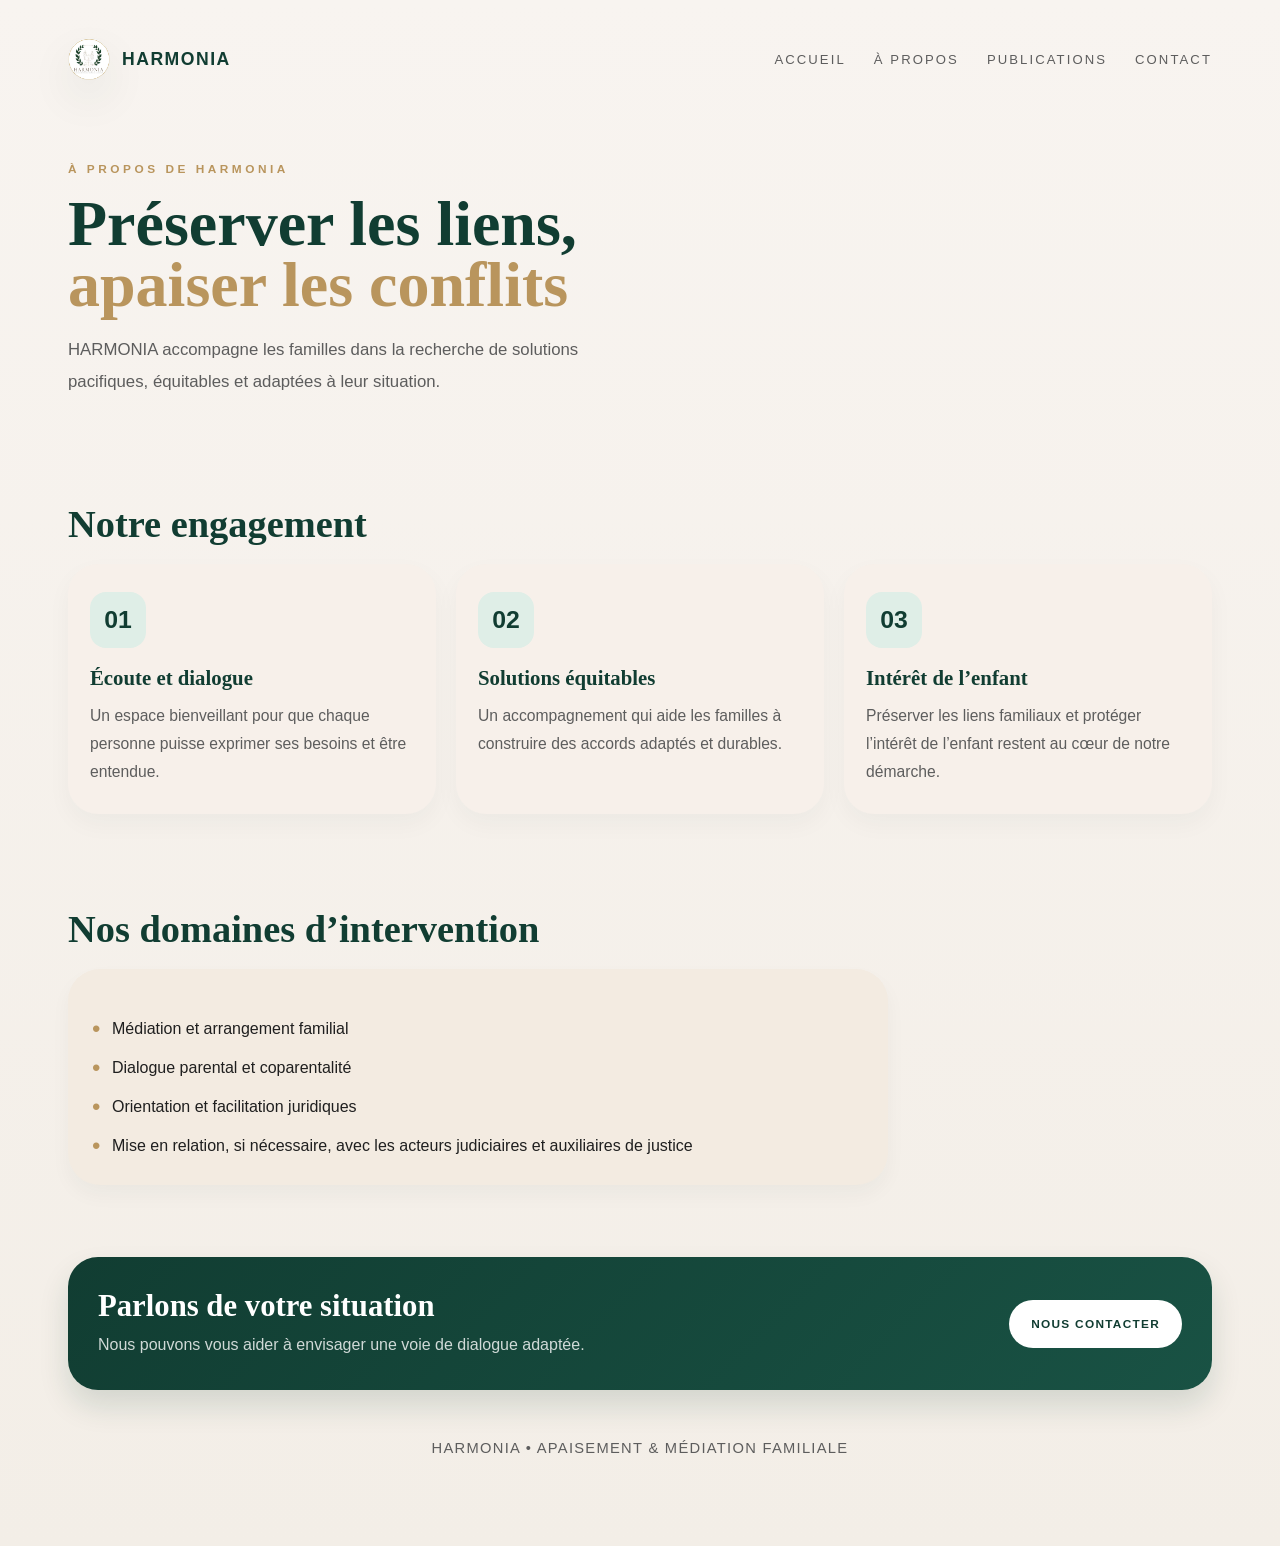
==== a propose.html @ 0b916e3f "final step" ====
<!DOCTYPE html>
<html lang="fr">
<head>
    <meta charset="UTF-8">
    <meta name="viewport" content="width=device-width, initial-scale=1.0">
    <meta name="description" content="Découvrez l’accompagnement familial et matrimonial proposé par Harmonia.">
    <title>À propos - HARMONIA</title>
    <link rel="stylesheet" href="style.css">
</head>
<body>
    <div class="page">
        <header class="topbar">
            <a class="brand" href="accueille.html">
                <span class="brand-mark"><img src="1.jpg" alt=""></span>
                <span>HARMONIA</span>
            </a>
            <nav aria-label="Navigation principale">
                <a href="accueille.html">Accueil</a>
                <a href="a%20propose.html" aria-current="page">À propos</a>
                <a href="web.html">Publications</a>
                <a href="contact.html">Contact</a>
            </nav>
        </header>

        <main class="about-page">
            <section class="about-intro">
                <div class="eyebrow">À propos de Harmonia</div>
                <h1>Préserver les liens,<br><span>apaiser les conflits</span></h1>
                <p class="lead">
                    HARMONIA accompagne les familles dans la recherche de solutions pacifiques,
                    équitables et adaptées à leur situation.
                </p>
            </section>

            <section class="section" aria-labelledby="about-values-title">
                <h2 class="section-title" id="about-values-title">Notre engagement</h2>
                <div class="about-cards">
                    <article class="about-card">
                        <div class="card-icon">01</div>
                        <h3>Écoute et dialogue</h3>
                        <p>Un espace bienveillant pour que chaque personne puisse exprimer ses besoins et être entendue.</p>
                    </article>
                    <article class="about-card">
                        <div class="card-icon">02</div>
                        <h3>Solutions équitables</h3>
                        <p>Un accompagnement qui aide les familles à construire des accords adaptés et durables.</p>
                    </article>
                    <article class="about-card">
                        <div class="card-icon">03</div>
                        <h3>Intérêt de l’enfant</h3>
                        <p>Préserver les liens familiaux et protéger l’intérêt de l’enfant restent au cœur de notre démarche.</p>
                    </article>
                </div>
            </section>

            <section class="section">
                <h2 class="section-title">Nos domaines d’intervention</h2>
                <div class="panel about-domains">
                    <ul>
                        <li>Médiation et arrangement familial</li>
                        <li>Dialogue parental et coparentalité</li>
                        <li>Orientation et facilitation juridiques</li>
                        <li>Mise en relation, si nécessaire, avec les acteurs judiciaires et auxiliaires de justice</li>
                    </ul>
                </div>
            </section>

            <section class="cta-banner">
                <div>
                    <h3>Parlons de votre situation</h3>
                    <p>Nous pouvons vous aider à envisager une voie de dialogue adaptée.</p>
                </div>
                <a href="contact.html" class="primary-btn cta-contact-btn">Nous contacter</a>
            </section>
        </main>
        <footer>Harmonia • Apaisement & médiation familiale</footer>
    </div>
</body>
</html>
---- style.css ----
:root {
      --bg: #f7f3ee;
      --panel: #f2e9df;
      --panel-strong: #e9dcc8;
      --primary: #113d32;
      --primary-soft: #dfeee7;
      --text: #1f1f1f;
      --muted: #5d5d5d;
      --gold: #b9955d;
      --white: #ffffff;
      --shadow: 0 18px 45px rgba(17, 61, 50, 0.08);
    }

    * {
      box-sizing: border-box;
      margin: 0;
      padding: 0;
    }

    html {
      scroll-behavior: smooth;
    }

    body {
      font-family: Arial, sans-serif;
      background: linear-gradient(to bottom, #f8f4f0 0%, #f3eee7 100%);
      color: var(--text);
    }

    a {
      text-decoration: none;
      color: inherit;
    }

    .page {
      max-width: 1200px;
      margin: 0 auto;
      padding: 24px 28px 80px;
    }

    .topbar {
      display: flex;
      align-items: center;
      justify-content: space-between;
      gap: 16px;
      padding: 14px 0 24px;
    }

    .brand {
      display: flex;
      align-items: center;
      gap: 12px;
      font-weight: 700;
      letter-spacing: 1.5px;
      color: var(--primary);
      text-transform: uppercase;
      font-size: 1.1rem;
    }

    .brand-mark {
      width: 42px;
      height: 42px;
      border-radius: 50%;
      overflow: hidden;
      box-shadow: var(--shadow);
      background: #d9d9d9;
    }

    .brand-mark img {
      width: 100%;
      height: 100%;
      object-fit: cover;
      display: block;
    }

    nav {
      display: flex;
      align-items: center;
      gap: 28px;
      flex-wrap: wrap;
    }

    nav a {
      color: var(--muted);
      font-size: 0.82rem;
      letter-spacing: 0.13rem;
      text-transform: uppercase;
      transition: color 0.2s ease;
    }

    nav a:hover {
      color: var(--primary);
    }

    .nav-btn {
      background: var(--primary);
      color: var(--white);
      padding: 12px 22px;
      border-radius: 999px;
      font-size: 0.75rem;
      letter-spacing: 0.12rem;
      text-transform: uppercase;
      box-shadow: 0 10px 25px rgba(17, 61, 50, 0.18);
    }

    .hero {
      display: grid;
      grid-template-columns: 1.1fr 0.9fr;
      gap: 40px;
      align-items: center;
      padding: 36px 0 28px;
    }

    .hero-copy {
      background: rgba(255,255,255,0.2);
      padding: 18px 10px 18px 0;
    }

    .eyebrow {
      color: var(--gold);
      text-transform: uppercase;
      letter-spacing: 0.22rem;
      font-size: 0.74rem;
      margin-bottom: 18px;
      font-weight: 700;
    }

    h1 {
      font-family: Georgia, 'Times New Roman', serif;
      font-size: clamp(2.8rem, 5vw, 5rem);
      line-height: 0.95;
      color: var(--primary);
      margin-bottom: 18px;
      font-weight: 700;
    }

    h1 span {
      color: var(--gold);
    }

    .lead {
      max-width: 560px;
      font-size: 1.05rem;
      line-height: 1.9;
      color: var(--muted);
      margin-bottom: 28px;
    }

    .cta-row {
      display: flex;
      align-items: center;
      gap: 16px;
      flex-wrap: wrap;
    }

    .primary-btn,
    .secondary-btn {
      display: inline-flex;
      align-items: center;
      justify-content: center;
      min-height: 48px;
      padding: 0 22px;
      border-radius: 999px;
      font-weight: 600;
      letter-spacing: 0.08rem;
      text-transform: uppercase;
      font-size: 0.74rem;
      transition: transform 0.2s ease, opacity 0.2s ease;
    }

    .primary-btn {
      background: var(--primary);
      color: var(--white);
      box-shadow: 0 14px 26px rgba(17, 61, 50, 0.18);
    }

    .secondary-btn {
      background: rgba(17, 61, 50, 0.06);
      color: var(--primary);
    }

    .primary-btn:hover,
    .secondary-btn:hover {
      transform: translateY(-1px);
    }

    .visual {
      display: flex;
      justify-content: center;
    }

    .image-card {
      width: min(100%, 460px);
      background: linear-gradient(135deg, #ebe2d8 0%, #f5f0ea 100%);
      padding: 18px;
      border-radius: 34px;
      box-shadow: var(--shadow);
    }

    .image-card img {
      width: 100%;
      display: block;
      border-radius: 26px;
      object-fit: cover;
      min-height: 460px;
    }

    .section {
      margin-top: 38px;
      padding: 28px 0;
    }

    .section-title {
      color: var(--primary);
      font-family: Georgia, 'Times New Roman', serif;
      font-size: clamp(2rem, 3vw, 3rem);
      margin-bottom: 18px;
      line-height: 1.1;
    }

    .cards {
      display: grid;
      grid-template-columns: repeat(3, minmax(0, 1fr));
      gap: 20px;
    }

    .card {
      background: #f7f0ea;
      border-radius: 30px;
      padding: 28px 22px;
      box-shadow: 0 10px 24px rgba(17, 61, 50, 0.04);
    }

    .card-icon {
      width: 56px;
      height: 56px;
      display: grid;
      place-items: center;
      border-radius: 16px;
      background: var(--primary-soft);
      color: var(--primary);
      font-size: 1.55rem;
      margin-bottom: 18px;
      font-weight: 700;
    }

    .card h3 {
      font-size: 1.3rem;
      color: var(--primary);
      margin-bottom: 12px;
      font-family: Georgia, 'Times New Roman', serif;
    }

    .card p {
      color: var(--muted);
      line-height: 1.8;
      font-size: 0.98rem;
    }

    .split {
      display: grid;
      grid-template-columns: 1fr 1fr;
      gap: 20px;
      align-items: stretch;
    }

    .panel {
      background: #f3ebe1;
      border-radius: 32px;
      padding: 26px 24px;
      box-shadow: 0 10px 20px rgba(17, 61, 50, 0.04);
    }

    .panel h3 {
      font-size: 1.6rem;
      font-family: Georgia, 'Times New Roman', serif;
      color: var(--primary);
      margin-bottom: 14px;
    }

    .panel ul {
      list-style: none;
      display: grid;
      gap: 12px;
      margin-top: 20px;
    }

    .panel li {
      position: relative;
      padding-left: 20px;
      color: var(--text);
      line-height: 1.7;
      font-size: 1rem;
    }

    .panel li::before {
      content: "•";
      position: absolute;
      left: 0;
      color: var(--gold);
      font-size: 1.5rem;
      line-height: 1;
      top: 2px;
    }

    .stats {
      display: grid;
      grid-template-columns: repeat(3, minmax(0, 1fr));
      gap: 18px;
      margin-top: 18px;
    }

    .stat {
      background: rgba(17, 61, 50, 0.04);
      border-radius: 22px;
      padding: 22px 18px;
      text-align: center;
    }

    .stat strong {
      display: block;
      font-size: 2rem;
      color: var(--primary);
      font-family: Georgia, 'Times New Roman', serif;
      margin-bottom: 8px;
    }

    .stat span {
      color: var(--muted);
      font-size: 0.9rem;
    }

    .cta-banner {
      margin-top: 44px;
      background: linear-gradient(135deg, var(--primary) 0%, #195244 100%);
      color: var(--white);
      border-radius: 30px;
      padding: 32px 30px;
      display: flex;
      justify-content: space-between;
      align-items: center;
      gap: 20px;
      box-shadow: 0 16px 30px rgba(17, 61, 50, 0.14);
    }

    .cta-banner h3 {
      font-family: Georgia, 'Times New Roman', serif;
      font-size: clamp(1.8rem, 2.4vw, 2.5rem);
      margin-bottom: 8px;
    }

    .cta-banner p {
      color: rgba(255,255,255,0.8);
      line-height: 1.6;
    }

    footer {
      margin-top: 30px;
      padding: 20px 0 10px;
      color: var(--muted);
      text-align: center;
      font-size: 0.92rem;
      letter-spacing: 0.08rem;
      text-transform: uppercase;
    }

    @media (max-width: 900px) {
      .hero,
      .split,
      .cards {
        grid-template-columns: 1fr;
      }

      .topbar {
        flex-direction: column;
        align-items: flex-start;
      }

      .cta-banner {
        flex-direction: column;
        align-items: flex-start;
      }
    }

    @media (max-width: 560px) {
      .page {
        padding-left: 18px;
        padding-right: 18px;
      }

      nav {
        gap: 12px 18px;
      }

      .stats {
        grid-template-columns: 1fr;
      }

      .image-card img {
        min-height: 340px;
      }
    }

    .cta-contact-btn {
      background: var(--white);
      color: var(--primary);
      box-shadow: none;
    }

    .about-page {
      padding-top: 20px;
    }

    .about-intro {
      max-width: 760px;
      padding: 38px 0 12px;
    }

    .about-cards {
      display: grid;
      grid-template-columns: repeat(3, minmax(0, 1fr));
      gap: 20px;
    }

    .about-card {
      padding: 28px 22px;
      border-radius: 30px;
      background: #f7f0ea;
      box-shadow: 0 10px 24px rgba(17, 61, 50, 0.04);
    }

    .about-card h3 {
      margin-bottom: 12px;
      color: var(--primary);
      font: 700 1.3rem Georgia, 'Times New Roman', serif;
    }

    .about-card p {
      color: var(--muted);
      font-size: 0.98rem;
      line-height: 1.8;
    }

    .about-domains {
      max-width: 820px;
    }

    .home-hero {
      min-height: 560px;
    }

    .posts-page {
      max-width: 850px;
      margin: 0 auto;
      padding-top: 24px;
    }

    .posts-heading {
      margin-bottom: 12px;
    }

    .post-composer,
    .post-card {
      padding: 26px;
      border: 1px solid rgba(17, 61, 50, 0.08);
      border-radius: 24px;
      background: rgba(255, 255, 255, 0.72);
      box-shadow: var(--shadow);
    }

    .post-composer {
      display: grid;
      gap: 16px;
    }

    .post-composer label {
      display: grid;
      gap: 8px;
      color: var(--primary);
      font-weight: 700;
    }

    .post-composer input,
    .post-composer textarea {
      width: 100%;
      padding: 13px 15px;
      border: 1px solid #d5c7b5;
      border-radius: 12px;
      background: #fffdfa;
      color: var(--text);
      font: inherit;
    }

    .post-composer textarea {
      min-height: 150px;
      resize: vertical;
    }

    .post-composer input:focus,
    .post-composer textarea:focus {
      outline: 3px solid rgba(17, 61, 50, 0.16);
      border-color: var(--primary);
    }

    .post-submit {
      justify-self: start;
      border: 0;
      cursor: pointer;
    }

    .post-status {
      min-height: 1.5em;
      color: var(--primary);
      line-height: 1.5;
    }

    .post-list {
      display: grid;
      gap: 18px;
      margin-top: 28px;
    }

    .post-card h3 {
      margin-bottom: 10px;
      color: var(--primary);
      font: 700 1.5rem Georgia, 'Times New Roman', serif;
      overflow-wrap: anywhere;
    }

    .post-meta {
      margin-bottom: 14px;
      color: var(--gold);
      font-size: 0.85rem;
      font-weight: 700;
    }

    .post-body {
      color: var(--text);
      line-height: 1.8;
      overflow-wrap: anywhere;
      white-space: pre-wrap;
    }

    .empty-posts {
      padding: 24px;
      border: 1px dashed var(--gold);
      border-radius: 20px;
      color: var(--muted);
      text-align: center;
    }

    @media (max-width: 900px) {
      .about-cards {
        grid-template-columns: 1fr;
      }

      .home-hero {
        min-height: auto;
      }
    }

    @media (max-width: 560px) {
      .post-composer,
      .post-card {
        padding: 20px;
      }
    }
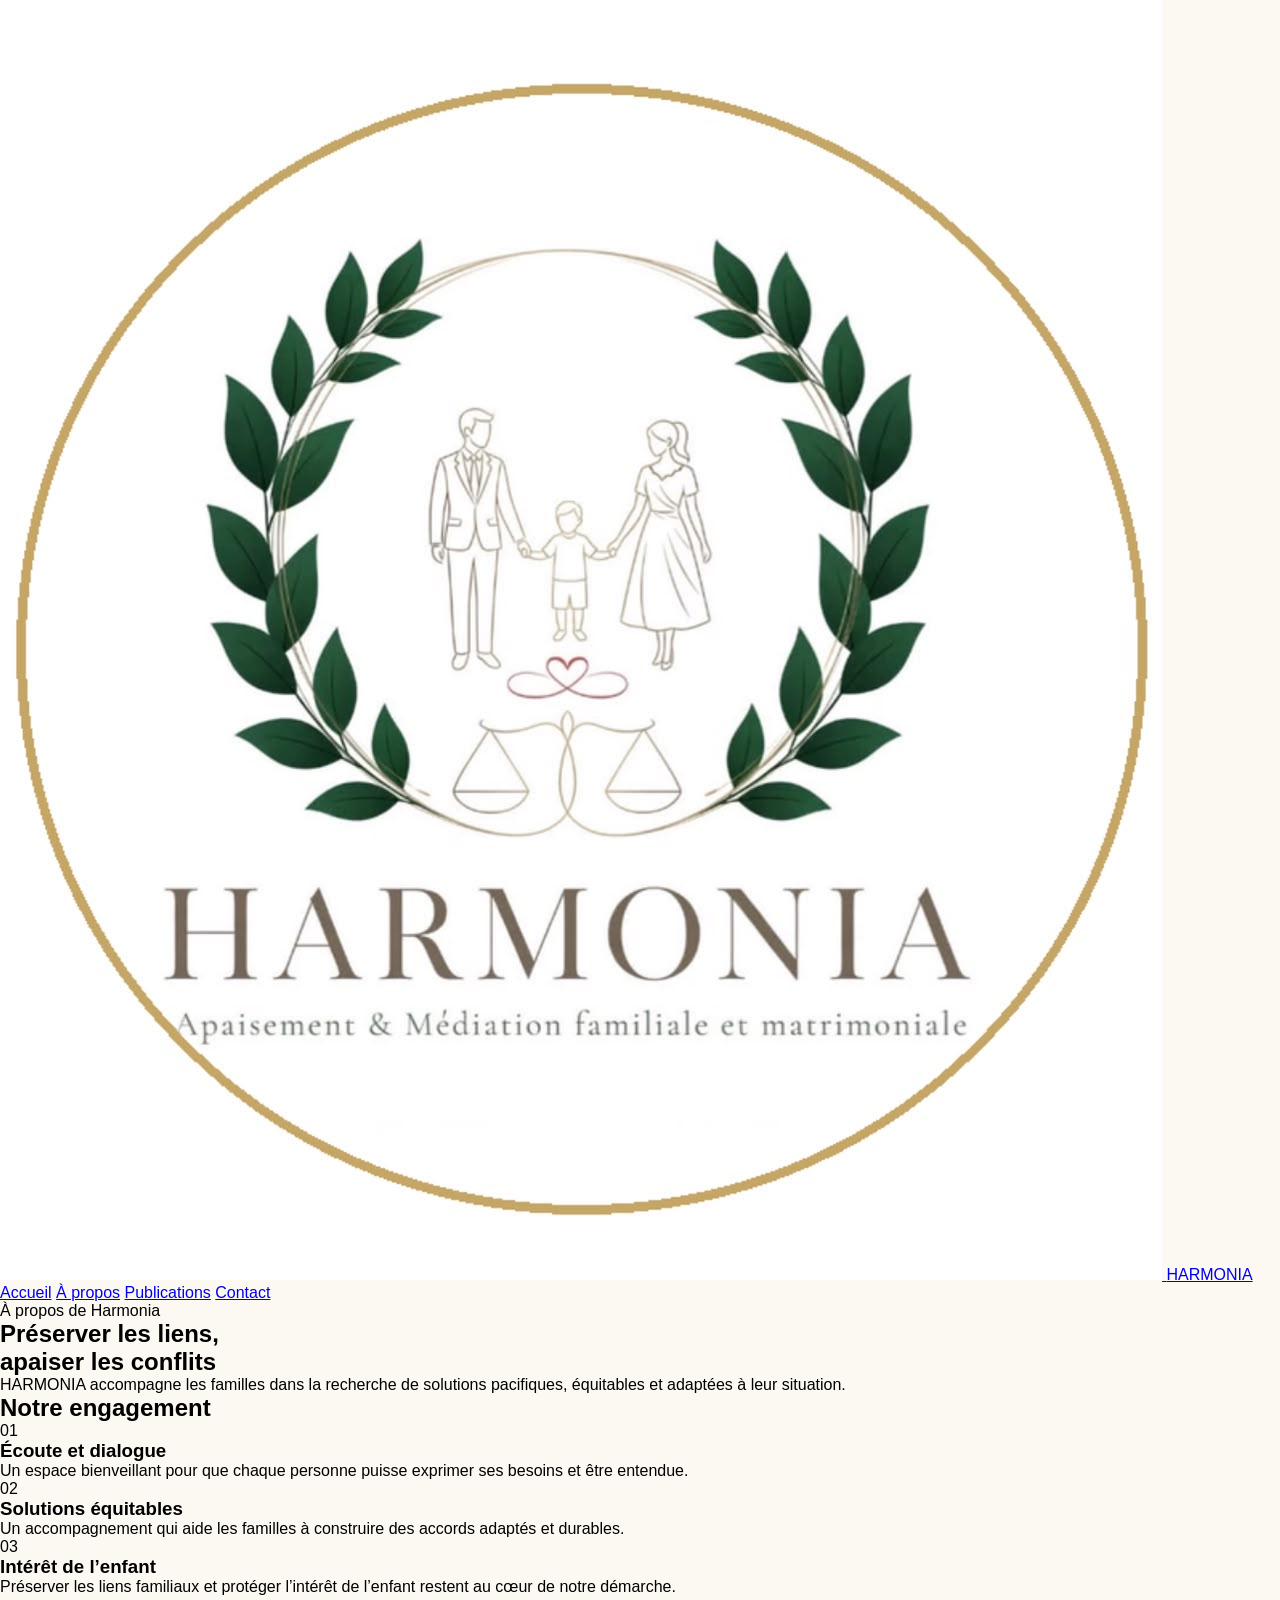
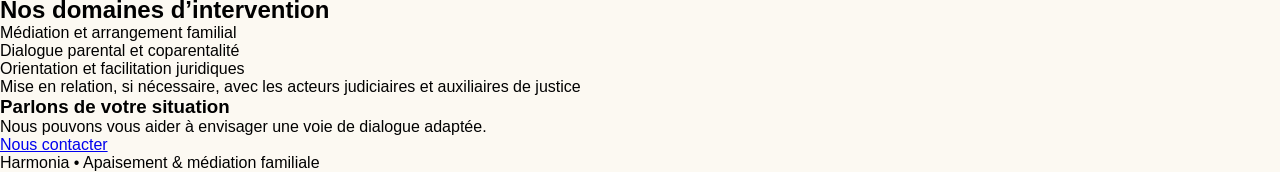
==== commit 64f43dfa: "favicon update" ====
--- a/a propose.html
+++ b/a propose.html
@@ -5,13 +5,14 @@
     <meta name="viewport" content="width=device-width, initial-scale=1.0">
     <meta name="description" content="Découvrez l’accompagnement familial et matrimonial proposé par Harmonia.">
     <title>À propos - HARMONIA</title>
+    <link rel="icon" type="image/jpeg" href="images/1.jpg">
     <link rel="stylesheet" href="style.css">
 </head>
 <body>
     <div class="page">
         <header class="topbar">
             <a class="brand" href="accueille.html">
-                <span class="brand-mark"><img src="1.jpg" alt=""></span>
+                <span class="brand-mark"><img src="images/1.jpg" alt=""></span>
                 <span>HARMONIA</span>
             </a>
             <nav aria-label="Navigation principale">
--- a/style.css
+++ b/style.css
@@ -1,567 +1,408 @@
-:root {
-      --bg: #f7f3ee;
-      --panel: #f2e9df;
-      --panel-strong: #e9dcc8;
-      --primary: #113d32;
-      --primary-soft: #dfeee7;
-      --text: #1f1f1f;
-      --muted: #5d5d5d;
-      --gold: #b9955d;
-      --white: #ffffff;
-      --shadow: 0 18px 45px rgba(17, 61, 50, 0.08);
-    }
-
-    * {
-      box-sizing: border-box;
-      margin: 0;
-      padding: 0;
-    }
-
-    html {
-      scroll-behavior: smooth;
-    }
-
-    body {
-      font-family: Arial, sans-serif;
-      background: linear-gradient(to bottom, #f8f4f0 0%, #f3eee7 100%);
-      color: var(--text);
-    }
-
-    a {
-      text-decoration: none;
-      color: inherit;
-    }
-
-    .page {
-      max-width: 1200px;
-      margin: 0 auto;
-      padding: 24px 28px 80px;
-    }
-
-    .topbar {
-      display: flex;
-      align-items: center;
-      justify-content: space-between;
-      gap: 16px;
-      padding: 14px 0 24px;
-    }
-
-    .brand {
-      display: flex;
-      align-items: center;
-      gap: 12px;
-      font-weight: 700;
-      letter-spacing: 1.5px;
-      color: var(--primary);
-      text-transform: uppercase;
-      font-size: 1.1rem;
-    }
-
-    .brand-mark {
-      width: 42px;
-      height: 42px;
-      border-radius: 50%;
-      overflow: hidden;
-      box-shadow: var(--shadow);
-      background: #d9d9d9;
-    }
-
-    .brand-mark img {
-      width: 100%;
-      height: 100%;
-      object-fit: cover;
-      display: block;
-    }
-
-    nav {
-      display: flex;
-      align-items: center;
-      gap: 28px;
-      flex-wrap: wrap;
-    }
-
-    nav a {
-      color: var(--muted);
-      font-size: 0.82rem;
-      letter-spacing: 0.13rem;
-      text-transform: uppercase;
-      transition: color 0.2s ease;
-    }
-
-    nav a:hover {
-      color: var(--primary);
-    }
-
-    .nav-btn {
-      background: var(--primary);
-      color: var(--white);
-      padding: 12px 22px;
-      border-radius: 999px;
-      font-size: 0.75rem;
-      letter-spacing: 0.12rem;
-      text-transform: uppercase;
-      box-shadow: 0 10px 25px rgba(17, 61, 50, 0.18);
-    }
-
-    .hero {
-      display: grid;
-      grid-template-columns: 1.1fr 0.9fr;
-      gap: 40px;
-      align-items: center;
-      padding: 36px 0 28px;
-    }
-
-    .hero-copy {
-      background: rgba(255,255,255,0.2);
-      padding: 18px 10px 18px 0;
-    }
-
-    .eyebrow {
-      color: var(--gold);
-      text-transform: uppercase;
-      letter-spacing: 0.22rem;
-      font-size: 0.74rem;
-      margin-bottom: 18px;
-      font-weight: 700;
-    }
-
-    h1 {
-      font-family: Georgia, 'Times New Roman', serif;
-      font-size: clamp(2.8rem, 5vw, 5rem);
-      line-height: 0.95;
-      color: var(--primary);
-      margin-bottom: 18px;
-      font-weight: 700;
-    }
-
-    h1 span {
-      color: var(--gold);
-    }
-
-    .lead {
-      max-width: 560px;
-      font-size: 1.05rem;
-      line-height: 1.9;
-      color: var(--muted);
-      margin-bottom: 28px;
-    }
-
-    .cta-row {
-      display: flex;
-      align-items: center;
-      gap: 16px;
-      flex-wrap: wrap;
-    }
-
-    .primary-btn,
-    .secondary-btn {
-      display: inline-flex;
-      align-items: center;
-      justify-content: center;
-      min-height: 48px;
-      padding: 0 22px;
-      border-radius: 999px;
-      font-weight: 600;
-      letter-spacing: 0.08rem;
-      text-transform: uppercase;
-      font-size: 0.74rem;
-      transition: transform 0.2s ease, opacity 0.2s ease;
-    }
-
-    .primary-btn {
-      background: var(--primary);
-      color: var(--white);
-      box-shadow: 0 14px 26px rgba(17, 61, 50, 0.18);
-    }
-
-    .secondary-btn {
-      background: rgba(17, 61, 50, 0.06);
-      color: var(--primary);
-    }
-
-    .primary-btn:hover,
-    .secondary-btn:hover {
-      transform: translateY(-1px);
-    }
-
-    .visual {
-      display: flex;
-      justify-content: center;
-    }
-
-    .image-card {
-      width: min(100%, 460px);
-      background: linear-gradient(135deg, #ebe2d8 0%, #f5f0ea 100%);
-      padding: 18px;
-      border-radius: 34px;
-      box-shadow: var(--shadow);
-    }
-
-    .image-card img {
-      width: 100%;
-      display: block;
-      border-radius: 26px;
-      object-fit: cover;
-      min-height: 460px;
-    }
-
-    .section {
-      margin-top: 38px;
-      padding: 28px 0;
-    }
-
-    .section-title {
-      color: var(--primary);
-      font-family: Georgia, 'Times New Roman', serif;
-      font-size: clamp(2rem, 3vw, 3rem);
-      margin-bottom: 18px;
-      line-height: 1.1;
-    }
-
-    .cards {
-      display: grid;
-      grid-template-columns: repeat(3, minmax(0, 1fr));
-      gap: 20px;
-    }
-
-    .card {
-      background: #f7f0ea;
-      border-radius: 30px;
-      padding: 28px 22px;
-      box-shadow: 0 10px 24px rgba(17, 61, 50, 0.04);
-    }
-
-    .card-icon {
-      width: 56px;
-      height: 56px;
-      display: grid;
-      place-items: center;
-      border-radius: 16px;
-      background: var(--primary-soft);
-      color: var(--primary);
-      font-size: 1.55rem;
-      margin-bottom: 18px;
-      font-weight: 700;
-    }
-
-    .card h3 {
-      font-size: 1.3rem;
-      color: var(--primary);
-      margin-bottom: 12px;
-      font-family: Georgia, 'Times New Roman', serif;
-    }
-
-    .card p {
-      color: var(--muted);
-      line-height: 1.8;
-      font-size: 0.98rem;
-    }
-
-    .split {
-      display: grid;
-      grid-template-columns: 1fr 1fr;
-      gap: 20px;
-      align-items: stretch;
-    }
-
-    .panel {
-      background: #f3ebe1;
-      border-radius: 32px;
-      padding: 26px 24px;
-      box-shadow: 0 10px 20px rgba(17, 61, 50, 0.04);
-    }
-
-    .panel h3 {
-      font-size: 1.6rem;
-      font-family: Georgia, 'Times New Roman', serif;
-      color: var(--primary);
-      margin-bottom: 14px;
-    }
-
-    .panel ul {
-      list-style: none;
-      display: grid;
-      gap: 12px;
-      margin-top: 20px;
-    }
-
-    .panel li {
-      position: relative;
-      padding-left: 20px;
-      color: var(--text);
-      line-height: 1.7;
-      font-size: 1rem;
-    }
-
-    .panel li::before {
-      content: "•";
-      position: absolute;
-      left: 0;
-      color: var(--gold);
-      font-size: 1.5rem;
-      line-height: 1;
-      top: 2px;
-    }
-
-    .stats {
-      display: grid;
-      grid-template-columns: repeat(3, minmax(0, 1fr));
-      gap: 18px;
-      margin-top: 18px;
-    }
-
-    .stat {
-      background: rgba(17, 61, 50, 0.04);
-      border-radius: 22px;
-      padding: 22px 18px;
-      text-align: center;
-    }
-
-    .stat strong {
-      display: block;
-      font-size: 2rem;
-      color: var(--primary);
-      font-family: Georgia, 'Times New Roman', serif;
-      margin-bottom: 8px;
-    }
-
-    .stat span {
-      color: var(--muted);
-      font-size: 0.9rem;
-    }
-
-    .cta-banner {
-      margin-top: 44px;
-      background: linear-gradient(135deg, var(--primary) 0%, #195244 100%);
-      color: var(--white);
-      border-radius: 30px;
-      padding: 32px 30px;
-      display: flex;
-      justify-content: space-between;
-      align-items: center;
-      gap: 20px;
-      box-shadow: 0 16px 30px rgba(17, 61, 50, 0.14);
-    }
-
-    .cta-banner h3 {
-      font-family: Georgia, 'Times New Roman', serif;
-      font-size: clamp(1.8rem, 2.4vw, 2.5rem);
-      margin-bottom: 8px;
-    }
-
-    .cta-banner p {
-      color: rgba(255,255,255,0.8);
-      line-height: 1.6;
-    }
-
-    footer {
-      margin-top: 30px;
-      padding: 20px 0 10px;
-      color: var(--muted);
-      text-align: center;
-      font-size: 0.92rem;
-      letter-spacing: 0.08rem;
-      text-transform: uppercase;
-    }
-
-    @media (max-width: 900px) {
-      .hero,
-      .split,
-      .cards {
-        grid-template-columns: 1fr;
-      }
-
-      .topbar {
-        flex-direction: column;
-        align-items: flex-start;
-      }
-
-      .cta-banner {
-        flex-direction: column;
-        align-items: flex-start;
-      }
-    }
-
-    @media (max-width: 560px) {
-      .page {
-        padding-left: 18px;
-        padding-right: 18px;
-      }
-
-      nav {
-        gap: 12px 18px;
-      }
-
-      .stats {
-        grid-template-columns: 1fr;
-      }
-
-      .image-card img {
-        min-height: 340px;
-      }
-    }
-
-    .cta-contact-btn {
-      background: var(--white);
-      color: var(--primary);
-      box-shadow: none;
-    }
-
-    .about-page {
-      padding-top: 20px;
-    }
-
-    .about-intro {
-      max-width: 760px;
-      padding: 38px 0 12px;
-    }
-
-    .about-cards {
-      display: grid;
-      grid-template-columns: repeat(3, minmax(0, 1fr));
-      gap: 20px;
-    }
-
-    .about-card {
-      padding: 28px 22px;
-      border-radius: 30px;
-      background: #f7f0ea;
-      box-shadow: 0 10px 24px rgba(17, 61, 50, 0.04);
-    }
-
-    .about-card h3 {
-      margin-bottom: 12px;
-      color: var(--primary);
-      font: 700 1.3rem Georgia, 'Times New Roman', serif;
-    }
-
-    .about-card p {
-      color: var(--muted);
-      font-size: 0.98rem;
-      line-height: 1.8;
-    }
-
-    .about-domains {
-      max-width: 820px;
-    }
-
-    .home-hero {
-      min-height: 560px;
-    }
-
-    .posts-page {
-      max-width: 850px;
-      margin: 0 auto;
-      padding-top: 24px;
-    }
-
-    .posts-heading {
-      margin-bottom: 12px;
-    }
-
-    .post-composer,
-    .post-card {
-      padding: 26px;
-      border: 1px solid rgba(17, 61, 50, 0.08);
-      border-radius: 24px;
-      background: rgba(255, 255, 255, 0.72);
-      box-shadow: var(--shadow);
-    }
-
-    .post-composer {
-      display: grid;
-      gap: 16px;
-    }
-
-    .post-composer label {
-      display: grid;
-      gap: 8px;
-      color: var(--primary);
-      font-weight: 700;
-    }
-
-    .post-composer input,
-    .post-composer textarea {
-      width: 100%;
-      padding: 13px 15px;
-      border: 1px solid #d5c7b5;
-      border-radius: 12px;
-      background: #fffdfa;
-      color: var(--text);
-      font: inherit;
-    }
-
-    .post-composer textarea {
-      min-height: 150px;
-      resize: vertical;
-    }
-
-    .post-composer input:focus,
-    .post-composer textarea:focus {
-      outline: 3px solid rgba(17, 61, 50, 0.16);
-      border-color: var(--primary);
-    }
-
-    .post-submit {
-      justify-self: start;
-      border: 0;
-      cursor: pointer;
-    }
-
-    .post-status {
-      min-height: 1.5em;
-      color: var(--primary);
-      line-height: 1.5;
-    }
-
-    .post-list {
-      display: grid;
-      gap: 18px;
-      margin-top: 28px;
-    }
-
-    .post-card h3 {
-      margin-bottom: 10px;
-      color: var(--primary);
-      font: 700 1.5rem Georgia, 'Times New Roman', serif;
-      overflow-wrap: anywhere;
-    }
-
-    .post-meta {
-      margin-bottom: 14px;
-      color: var(--gold);
-      font-size: 0.85rem;
-      font-weight: 700;
-    }
-
-    .post-body {
-      color: var(--text);
-      line-height: 1.8;
-      overflow-wrap: anywhere;
-      white-space: pre-wrap;
-    }
-
-    .empty-posts {
-      padding: 24px;
-      border: 1px dashed var(--gold);
-      border-radius: 20px;
-      color: var(--muted);
-      text-align: center;
-    }
-
-    @media (max-width: 900px) {
-      .about-cards {
-        grid-template-columns: 1fr;
-      }
-
-      .home-hero {
-        min-height: auto;
-      }
-    }
-
-    @media (max-width: 560px) {
-      .post-composer,
-      .post-card {
-        padding: 20px;
-      }
-    }
+* {
+    margin: 0;
+    padding: 0;
+    box-sizing: border-box;
+}
+
+body {
+    font-family: Arial, sans-serif;
+    background-color: #fcf9f2;
+}
+
+.main {
+    width: 100%;
+    height: 100vh;
+    /* Contains the floated navbar so the heading's top margin can't push the whole section down */
+    display: flow-root;
+    background: linear-gradient(to top, rgba(0, 0, 0, 0.5)50%, rgba(0, 0, 0, 0.5)50%), url('1.jpg');
+    background-position: center;
+    background-size: cover;
+    background-repeat: no-repeat;
+    position: relative;
+}
+
+
+/* Navbar Layout */
+
+    
+.navbar {
+    width:auto;
+    float:left;
+    height: 70px;
+}
+
+.icon {
+    width: 200px;
+    float: left;
+    height: 70px;
+}
+
+.logo {
+    color: #ffffff;
+    font-size: 35px;
+    font-family: 'Times New Roman', serif;
+    padding-left: 20px;
+    padding-top: 10px;
+    float: left;
+}
+
+.menu {
+    width: 400px;
+    float: left;
+    height: 70px;
+}
+
+.menu ul {
+    list-style: none;
+    display: flex;
+    justify-content: center;
+    align-items: center;
+    height: 100%;
+}
+
+.menu ul li {
+    margin-left: 20px;
+    margin-top: 27px;
+    font-size: 14px;
+}
+
+.menu ul li a {
+    text-decoration: none;
+    color: #ffffff;
+    font-family: Arial, sans-serif;
+    font-weight: bold;
+    transition: 0.4s ease-in-out;
+}
+
+.menu ul li a:hover {
+    color: #000;
+}
+
+.search {
+    width: 330px;
+    float: left;
+    margin-left: 30px;
+}
+
+.srch {
+    font-family: 'Times New Roman', Times, serif;
+    width: 180px;
+    height: 40px;
+    background: transparent;
+    border: 1px solid #ffffff;
+    color: #ffffff;
+    font-size: 16px;
+    float: left;
+    padding: 10px;
+    border-top-left-radius: 5px;
+    border-bottom-left-radius: 5px;
+    margin-top: 13px;
+}
+
+.srch::placeholder {
+    color: #e0e0e0;
+}
+
+.btn {
+    width: 90px;
+    height: 40px;
+    background: #114232;
+    border: 2px solid #114232;
+    color: #ffffff;
+    font-size: 14px;
+    border-top-right-radius: 5px;
+    border-bottom-right-radius: 5px;
+    cursor: pointer;
+    margin-top: 13px;
+    transition: 0.3s ease;
+}
+
+.btn:hover {
+    background: #ffffff;
+    color: #114232;
+}
+
+.btn:focus,
+.srch:focus {
+    outline: none;
+}
+
+
+/* Language Switcher Styling */
+
+.lang-switch {
+    margin-left: 20px;
+    margin-top: 13px;
+}
+
+#langBtn {
+    background: transparent;
+    border: 2px solid #ffffff;
+    color: #ffffff;
+    font-weight: bold;
+    padding: 8px 12px;
+    border-radius: 5px;
+    cursor: pointer;
+    transition: 0.3s ease;
+}
+
+#langBtn:hover {
+    background: #ffffff;
+    color: #114232;
+}
+
+
+/* Content Section Layout */
+
+.content {
+    width: 1200px;
+    height: auto;
+    margin: auto;
+    color: #ffffff;
+    position: relative;
+}
+
+.content h1 {
+    font-family: 'Times New Roman', serif;
+    font-size: 50px;
+    padding-left: 20px;
+    margin-top: 9%;
+    letter-spacing: 2px;
+}
+
+.content h1 span {
+    color: #a3c1ad;
+    font-size: 60px;
+}
+
+.content .par {
+    padding-left: 20px;
+    padding-bottom: 25px;
+    font-family: Arial, sans-serif;
+    letter-spacing: 1.2px;
+    line-height: 30px;
+    max-width: 600px;
+}
+
+.content .cn {
+    width: 160px;
+    height: 40px;
+    background: #114232;
+    border: none;
+    margin-bottom: 10px;
+    margin-left: 20px;
+    font-size: 18px;
+    border-radius: 10px;
+    cursor: pointer;
+    transition: 0.4s ease;
+}
+
+.content .cn a {
+    text-decoration: none;
+    color: #ffffff;
+    transition: 0.3s ease;
+}
+
+.content .cn:hover {
+    background: #ffffff;
+}
+
+.content .cn:hover a {
+    color: #114232;
+}
+
+
+/* Absolute Login Form Box */
+
+.form {
+    width: 250px;
+    height: 420px;
+    background: linear-gradient(to top, rgba(17, 66, 50, 0.9), rgba(17, 66, 50, 0.9));
+    position: absolute;
+    top: -20px;
+    left: 870px;
+    border-radius: 10px;
+    padding: 25px;
+}
+
+.form h2 {
+    width: 200px;
+    font-family: sans-serif;
+    text-align: center;
+    color: #114232;
+    font-size: 20px;
+    background-color: #ffffff;
+    border-radius: 10px;
+    margin: 2px;
+    padding: 8px;
+}
+
+.form input {
+    width: 200px;
+    height: 35px;
+    background: transparent;
+    border-bottom: 1px solid #ffffff;
+    border-top: none;
+    border-right: none;
+    border-left: none;
+    color: #ffffff;
+    font-size: 15px;
+    letter-spacing: 1px;
+    margin-top: 30px;
+    font-family: sans-serif;
+}
+
+.form input:focus {
+    outline: none;
+}
+
+.form input::placeholder {
+    color: #ffffff;
+    font-family: Arial, sans-serif;
+}
+
+.btnn {
+    width: 200px;
+    height: 40px;
+    background: #ffffff;
+    border: none;
+    margin-top: 30px;
+    font-size: 18px;
+    border-radius: 10px;
+    cursor: pointer;
+    transition: 0.4s ease;
+}
+
+.btnn a {
+    text-decoration: none;
+    color: #114232;
+    font-weight: bold;
+}
+
+.btnn:hover {
+    background: #a3c1ad;
+}
+
+.form .link {
+    font-family: Arial, sans-serif;
+    font-size: 14px;
+    padding-top: 15px;
+    text-align: center;
+}
+
+.form .link a {
+    text-decoration: none;
+    color: #a3c1ad;
+    font-weight: bold;
+}
+
+.liw {
+    padding-top: 10px;
+    padding-bottom: 5px;
+    text-align: center;
+    font-size: 14px;
+}
+
+.icons {
+    display: flex;
+    justify-content: center;
+}
+
+.icons ion-icon {
+    color: #ffffff;
+    font-size: 28px;
+    padding-left: 10px;
+    padding-top: 5px;
+    transition: 0.3s ease;
+}
+
+.icons ion-icon:hover {
+    color: #a3c1ad;
+}
+
+
+/* ================= RESPONSIVE DESIGN ================= */
+
+@media screen and (max-width: 1024px) {
+    .main {
+        height: auto;
+        min-height: 100vh;
+        padding-bottom: 50px;
+    }
+    .navbar {
+        width: 100%;
+        display: flex;
+        flex-direction: column;
+        align-items: center;
+        height: auto;
+        padding-bottom: 20px;
+    }
+    .icon,
+    .menu,
+    .search,
+    .lang-switch {
+        float: none;
+        width: 100%;
+        display: flex;
+        justify-content: center;
+        margin: 5px 0;
+    }
+    .search {
+        margin-left: 0;
+    }
+    .content {
+        width: 100%;
+        display: flex;
+        flex-direction: column;
+        align-items: center;
+        text-align: center;
+        padding: 20px;
+    }
+    .content h1,
+    .content .par,
+    .content .cn {
+        padding-left: 0;
+        margin-left: 0;
+    }
+    .form {
+        position: static;
+        margin-top: 30px;
+        width: 280px;
+        height: auto;
+    }
+    .form h2,
+    .form input,
+    .btnn {
+        width: 100%;
+    }
+}
+
+@media screen and (max-width: 600px) {
+    .logo {
+        font-size: 28px;
+        padding-left: 0;
+    }
+    .menu ul li {
+        margin-left: 10px;
+        margin-top: 10px;
+    }
+    .srch {
+        width: 150px;
+    }
+    .content h1 {
+        font-size: 32px;
+        margin-top: 20px;
+    }
+    .content h1 span {
+        font-size: 38px;
+    }
+    .content .par {
+        font-size: 14px;
+        padding: 0 10px;
+    }
+    .form {
+        width: 90%;
+        max-width: 300px;
+        padding: 20px;
+    }
+}
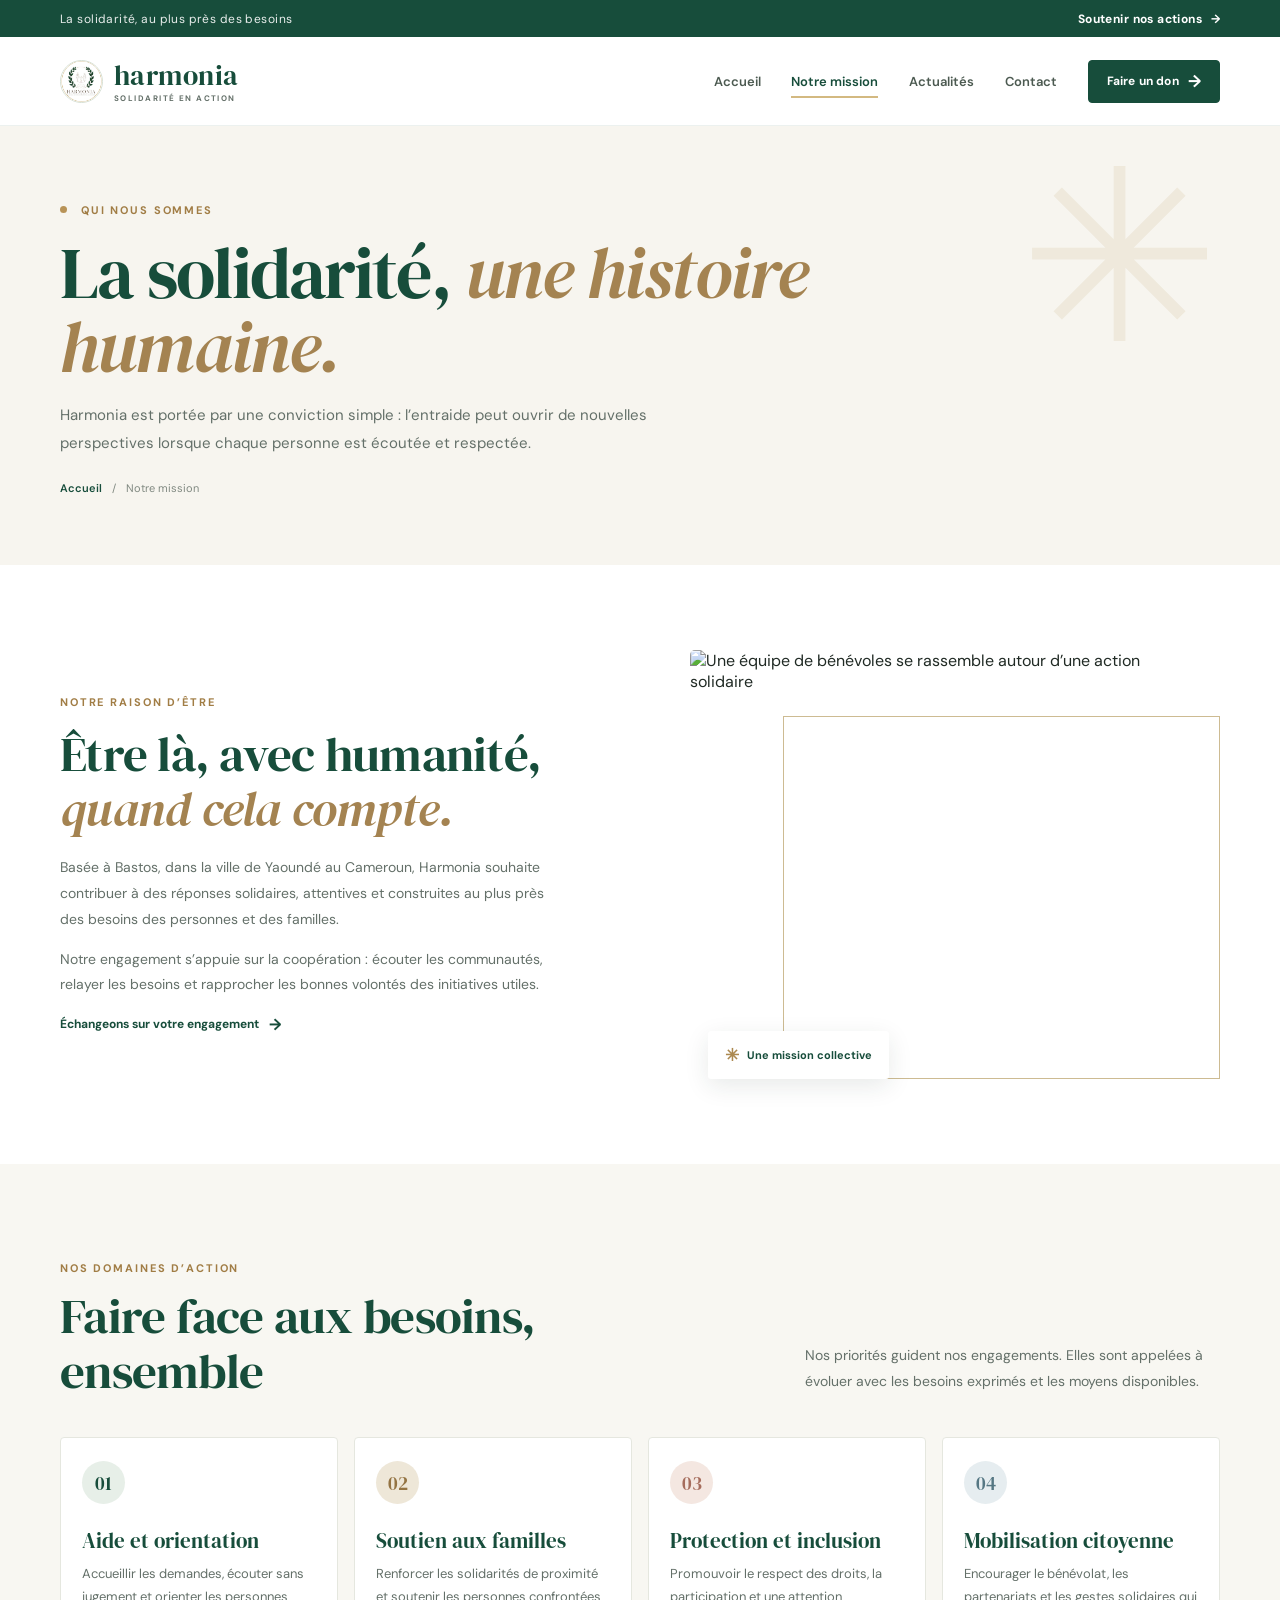
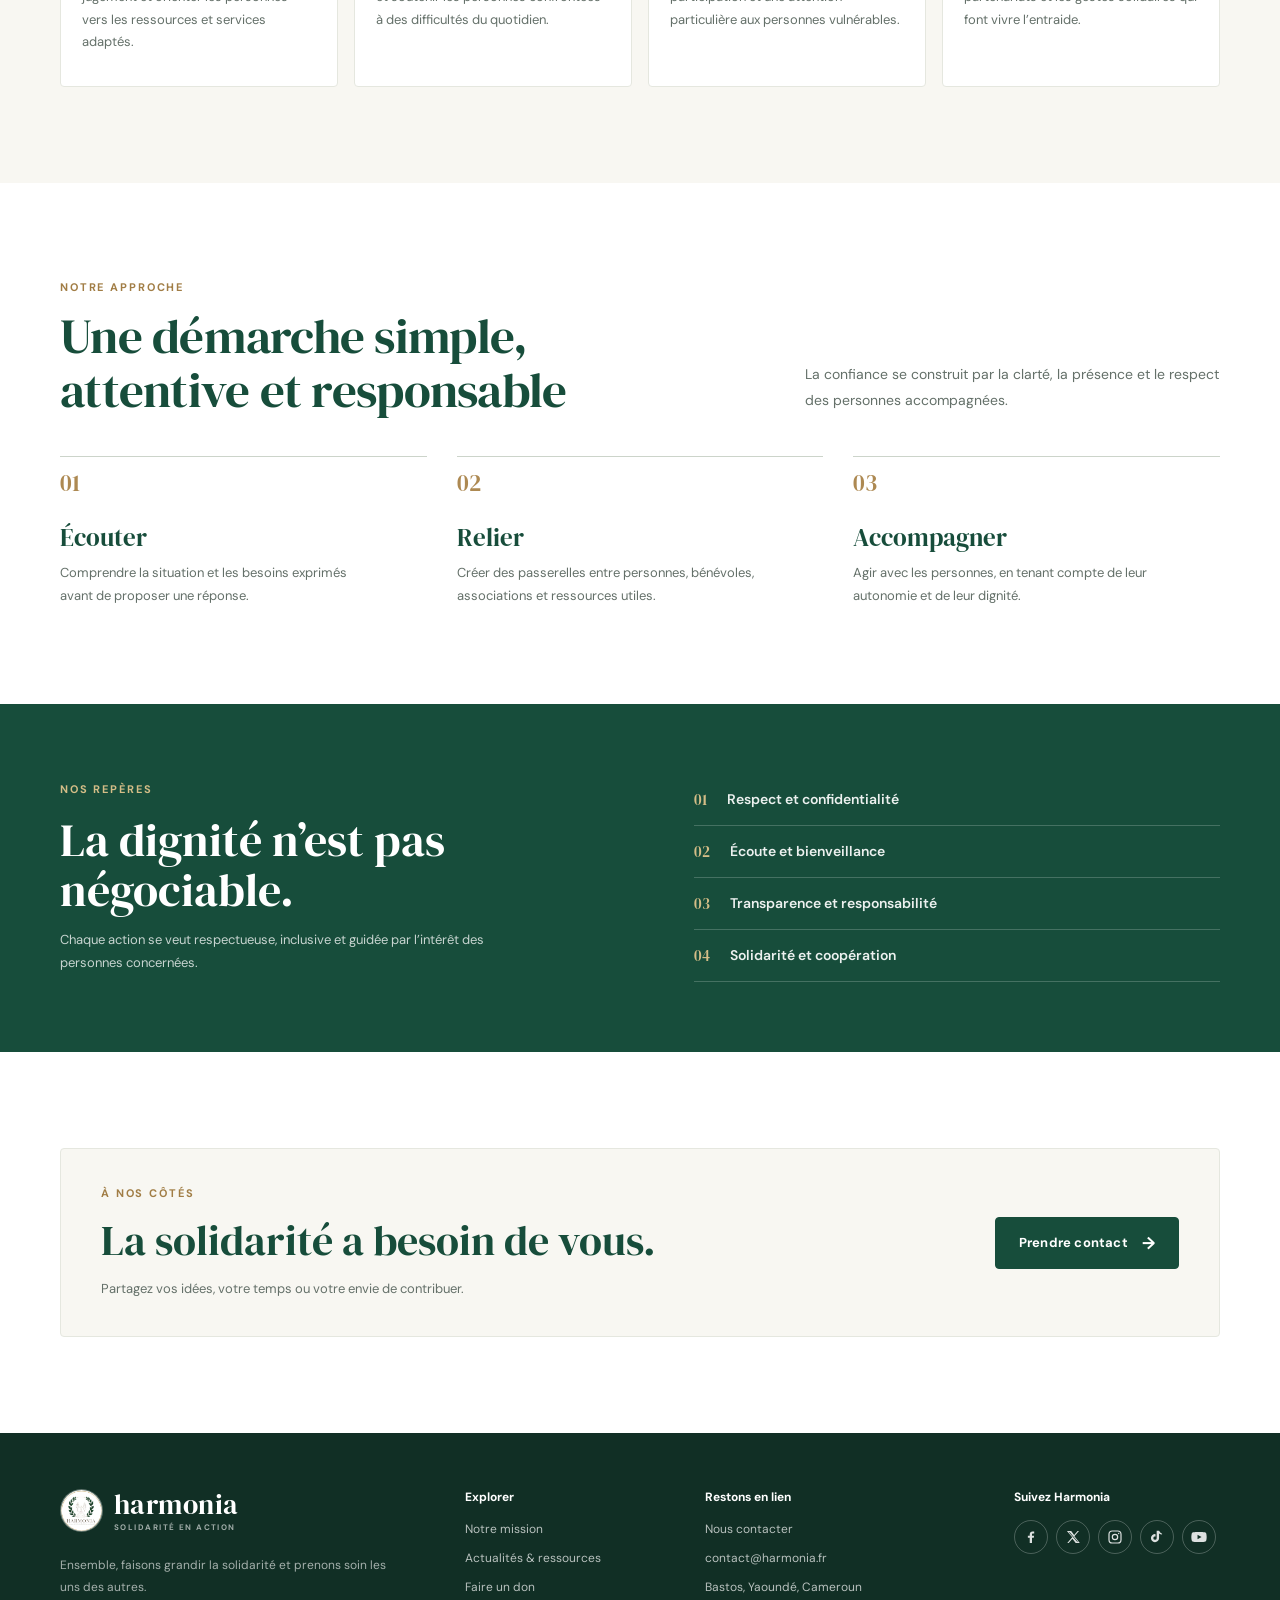
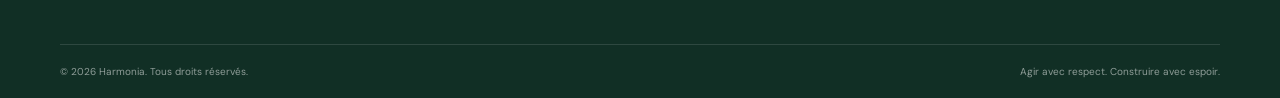
==== commit 1aa1e607: "all file are bieng updated" ====
--- a/a propose.html
+++ b/a propose.html
@@ -1,80 +1,50 @@
-<!DOCTYPE html>
+<!doctype html>
 <html lang="fr">
 <head>
-    <meta charset="UTF-8">
-    <meta name="viewport" content="width=device-width, initial-scale=1.0">
-    <meta name="description" content="Découvrez l’accompagnement familial et matrimonial proposé par Harmonia.">
-    <title>À propos - HARMONIA</title>
-    <link rel="icon" type="image/jpeg" href="images/1.jpg">
-    <link rel="stylesheet" href="style.css">
+  <meta charset="utf-8">
+  <meta name="viewport" content="width=device-width, initial-scale=1">
+  <meta name="description" content="Découvrez la mission, les priorités et les valeurs de solidarité de Harmonia.">
+  <meta name="theme-color" content="#174d3b">
+  <title>Notre mission — Harmonia</title>
+  <link rel="icon" type="image/svg+xml" href="favicon.svg">
+  <link rel="alternate icon" type="image/jpeg" href="1.jpg">
+  <link rel="stylesheet" href="style.css">
+  <script src="script.js" defer></script>
 </head>
 <body>
-    <div class="page">
-        <header class="topbar">
-            <a class="brand" href="accueille.html">
-                <span class="brand-mark"><img src="images/1.jpg" alt=""></span>
-                <span>HARMONIA</span>
-            </a>
-            <nav aria-label="Navigation principale">
-                <a href="accueille.html">Accueil</a>
-                <a href="a%20propose.html" aria-current="page">À propos</a>
-                <a href="web.html">Publications</a>
-                <a href="contact.html">Contact</a>
-            </nav>
-        </header>
-
-        <main class="about-page">
-            <section class="about-intro">
-                <div class="eyebrow">À propos de Harmonia</div>
-                <h1>Préserver les liens,<br><span>apaiser les conflits</span></h1>
-                <p class="lead">
-                    HARMONIA accompagne les familles dans la recherche de solutions pacifiques,
-                    équitables et adaptées à leur situation.
-                </p>
-            </section>
-
-            <section class="section" aria-labelledby="about-values-title">
-                <h2 class="section-title" id="about-values-title">Notre engagement</h2>
-                <div class="about-cards">
-                    <article class="about-card">
-                        <div class="card-icon">01</div>
-                        <h3>Écoute et dialogue</h3>
-                        <p>Un espace bienveillant pour que chaque personne puisse exprimer ses besoins et être entendue.</p>
-                    </article>
-                    <article class="about-card">
-                        <div class="card-icon">02</div>
-                        <h3>Solutions équitables</h3>
-                        <p>Un accompagnement qui aide les familles à construire des accords adaptés et durables.</p>
-                    </article>
-                    <article class="about-card">
-                        <div class="card-icon">03</div>
-                        <h3>Intérêt de l’enfant</h3>
-                        <p>Préserver les liens familiaux et protéger l’intérêt de l’enfant restent au cœur de notre démarche.</p>
-                    </article>
-                </div>
-            </section>
-
-            <section class="section">
-                <h2 class="section-title">Nos domaines d’intervention</h2>
-                <div class="panel about-domains">
-                    <ul>
-                        <li>Médiation et arrangement familial</li>
-                        <li>Dialogue parental et coparentalité</li>
-                        <li>Orientation et facilitation juridiques</li>
-                        <li>Mise en relation, si nécessaire, avec les acteurs judiciaires et auxiliaires de justice</li>
-                    </ul>
-                </div>
-            </section>
-
-            <section class="cta-banner">
-                <div>
-                    <h3>Parlons de votre situation</h3>
-                    <p>Nous pouvons vous aider à envisager une voie de dialogue adaptée.</p>
-                </div>
-                <a href="contact.html" class="primary-btn cta-contact-btn">Nous contacter</a>
-            </section>
-        </main>
-        <footer>Harmonia • Apaisement & médiation familiale</footer>
-    </div>
+  <a class="skip-link" href="#contenu">Aller au contenu</a>
+  <div class="topline"><div class="container topline-inner"><span>La solidarité, au plus près des besoins</span><a href="don.html">Soutenir nos actions <span aria-hidden="true">→</span></a></div></div>
+  <header class="site-header"><div class="container header-inner">
+    <a class="brand" href="index.html" aria-label="Harmonia, accueil"><span class="brand-mark" aria-hidden="true"><img src="1.jpg" alt=""></span><span class="brand-name">harmonia<span>Solidarité en action</span></span></a>
+    <button class="menu-toggle" type="button" aria-expanded="false" aria-controls="navigation">Menu</button>
+    <nav class="site-nav" id="navigation" aria-label="Navigation principale"><a href="index.html">Accueil</a><a href="a%20propose.html" aria-current="page">Notre mission</a><a href="web.html">Actualités</a><a href="contact.html">Contact</a><a class="button button-small" href="don.html">Faire un don <span aria-hidden="true">→</span></a></nav>
+  </div></header>
+  <main id="contenu">
+    <section class="page-hero"><div class="container page-hero-inner"><p class="eyebrow"><span class="eyebrow-dot"></span> Qui nous sommes</p><h1>La solidarité, <em>une histoire humaine.</em></h1><p>Harmonia est portée par une conviction simple : l’entraide peut ouvrir de nouvelles perspectives lorsque chaque personne est écoutée et respectée.</p><div class="breadcrumbs"><a href="index.html">Accueil</a><span aria-hidden="true">/</span><span>Notre mission</span></div></div><div class="page-hero-shape" aria-hidden="true">✳</div></section>
+    <section class="section container story-grid mission-intro">
+      <div class="story-copy"><p class="eyebrow">Notre raison d’être</p><h2>Être là, avec humanité, <em>quand cela compte.</em></h2><p>Basée à Bastos, dans la ville de Yaoundé au Cameroun, Harmonia souhaite contribuer à des réponses solidaires, attentives et construites au plus près des besoins des personnes et des familles.</p><p>Notre engagement s’appuie sur la coopération : écouter les communautés, relayer les besoins et rapprocher les bonnes volontés des initiatives utiles.</p><a class="text-link" href="contact.html">Échangeons sur votre engagement <span aria-hidden="true">→</span></a></div>
+      <div class="story-image-wrap mission-image"><img src="https://images.unsplash.com/photo-1469571486292-0ba58a3f068b?auto=format&amp;fit=crop&amp;w=1000&amp;q=85" alt="Une équipe de bénévoles se rassemble autour d’une action solidaire" loading="lazy"><div class="story-note"><span aria-hidden="true">✳</span> Une mission collective</div></div>
+    </section>
+    <section class="section section-tint" id="actions"><div class="container"><div class="section-heading"><div><p class="eyebrow">Nos domaines d’action</p><h2>Faire face aux besoins, ensemble</h2></div><p>Nos priorités guident nos engagements. Elles sont appelées à évoluer avec les besoins exprimés et les moyens disponibles.</p></div>
+      <div class="priority-grid">
+        <article class="priority-card"><span class="priority-icon" aria-hidden="true">01</span><h3>Aide et orientation</h3><p>Accueillir les demandes, écouter sans jugement et orienter les personnes vers les ressources et services adaptés.</p></article>
+        <article class="priority-card"><span class="priority-icon priority-icon-sand" aria-hidden="true">02</span><h3>Soutien aux familles</h3><p>Renforcer les solidarités de proximité et soutenir les personnes confrontées à des difficultés du quotidien.</p></article>
+        <article class="priority-card"><span class="priority-icon priority-icon-rose" aria-hidden="true">03</span><h3>Protection et inclusion</h3><p>Promouvoir le respect des droits, la participation et une attention particulière aux personnes vulnérables.</p></article>
+        <article class="priority-card"><span class="priority-icon priority-icon-blue" aria-hidden="true">04</span><h3>Mobilisation citoyenne</h3><p>Encourager le bénévolat, les partenariats et les gestes solidaires qui font vivre l’entraide.</p></article>
+      </div>
+    </div></section>
+    <section class="section container" id="approche"><div class="section-heading"><div><p class="eyebrow">Notre approche</p><h2>Une démarche simple, attentive et responsable</h2></div><p>La confiance se construit par la clarté, la présence et le respect des personnes accompagnées.</p></div>
+      <div class="steps-grid"><article class="step"><span>01</span><h3>Écouter</h3><p>Comprendre la situation et les besoins exprimés avant de proposer une réponse.</p></article><article class="step"><span>02</span><h3>Relier</h3><p>Créer des passerelles entre personnes, bénévoles, associations et ressources utiles.</p></article><article class="step"><span>03</span><h3>Accompagner</h3><p>Agir avec les personnes, en tenant compte de leur autonomie et de leur dignité.</p></article></div>
+    </section>
+    <section class="values-section" id="valeurs"><div class="container values-inner"><div><p class="eyebrow eyebrow-light">Nos repères</p><h2>La dignité n’est pas négociable.</h2><p>Chaque action se veut respectueuse, inclusive et guidée par l’intérêt des personnes concernées.</p></div><ul class="values-list"><li><span>01</span> Respect et confidentialité</li><li><span>02</span> Écoute et bienveillance</li><li><span>03</span> Transparence et responsabilité</li><li><span>04</span> Solidarité et coopération</li></ul></div></section>
+    <section class="section container"><div class="cta-banner"><div><p class="eyebrow">À nos côtés</p><h2>La solidarité a besoin de vous.</h2><p>Partagez vos idées, votre temps ou votre envie de contribuer.</p></div><a class="button" href="contact.html">Prendre contact <span aria-hidden="true">→</span></a></div></section>
+  </main>
+  <footer class="site-footer"><div class="container footer-main"><div class="footer-brand"><a class="brand brand-light" href="index.html"><span class="brand-mark" aria-hidden="true"><img src="1.jpg" alt=""></span><span class="brand-name">harmonia<span>Solidarité en action</span></span></a><p>Ensemble, faisons grandir la solidarité et prenons soin les uns des autres.</p></div><div class="footer-links"><strong>Explorer</strong><a href="a%20propose.html">Notre mission</a><a href="web.html">Actualités & ressources</a><a href="don.html">Faire un don</a></div><div class="footer-links"><strong>Restons en lien</strong><a href="contact.html">Nous contacter</a><a href="mailto:contact@harmonia.fr">contact@harmonia.fr</a><a href="https://maps.google.com/?q=Bastos%2C+Yaounde%2C+Cameroon" target="_blank" rel="noopener noreferrer">Bastos, Yaoundé, Cameroun</a></div><div class="footer-social"><strong>Suivez Harmonia</strong><div class="social-links" aria-label="Réseaux sociaux">
+    <a href="https://www.facebook.com/harmonai" target="_blank" rel="noopener noreferrer" aria-label="Harmonia sur Facebook"><svg viewBox="0 0 24 24" aria-hidden="true"><path d="M13.5 21v-8h2.7l.4-3h-3.1V8.1c0-.9.3-1.5 1.6-1.5h1.7V3.9c-.3 0-1.3-.1-2.5-.1-2.5 0-4.2 1.5-4.2 4.3V10H7.3v3h2.8v8h3.4Z"/></svg></a>
+    <a href="https://x.com/harmnia" target="_blank" rel="noopener noreferrer" aria-label="Harmonia sur X"><svg viewBox="0 0 24 24" aria-hidden="true"><path d="M18.9 3H21l-6.9 7.9L22.2 21H16l-4.9-6.4L5.5 21H3.4l7.4-8.5L2.9 3h6.4l4.4 5.9L18.9 3Zm-.7 16h1.2L7 4.9H5.7L18.2 19Z"/></svg></a>
+    <a href="https://www.instagram.com/harmonai" target="_blank" rel="noopener noreferrer" aria-label="Harmonia sur Instagram"><svg viewBox="0 0 24 24" aria-hidden="true"><rect x="3" y="3" width="18" height="18" rx="5"/><circle cx="12" cy="12" r="4"/><circle class="social-dot" cx="17.5" cy="6.8" r="1"/></svg></a>
+    <a href="https://www.tiktok.com/@harmonai" target="_blank" rel="noopener noreferrer" aria-label="Harmonia sur TikTok"><svg viewBox="0 0 24 24" aria-hidden="true"><path d="M19.6 8.3a7.2 7.2 0 0 1-4.5-1.6v7.1a6.1 6.1 0 1 1-5.3-6.1v3.7a2.5 2.5 0 1 0 1.7 2.4V2.8h3.6a7.2 7.2 0 0 0 4.5 4.2v1.3Z"/></svg></a>
+    <a href="https://www.youtube.com/@harmonai" target="_blank" rel="noopener noreferrer" aria-label="Harmonia sur YouTube"><svg viewBox="0 0 24 24" aria-hidden="true"><path d="M23 7.1a3 3 0 0 0-2.1-2.2C19 4.4 12 4.4 12 4.4s-7 0-8.9.5A3 3 0 0 0 1 7.1 31 31 0 0 0 .5 12a31 31 0 0 0 .5 4.9 3 3 0 0 0 2.1 2.2c1.9.5 8.9.5 8.9.5s7 0 8.9-.5a3 3 0 0 0 2.1-2.2 31 31 0 0 0 .5-4.9 31 31 0 0 0-.5-4.9ZM9.8 15.5v-7l6 3.5-6 3.5Z"/></svg></a>
+  </div></div></div><div class="container footer-bottom"><span>© <span data-year>2026</span> Harmonia. Tous droits réservés.</span><span>Agir avec respect. Construire avec espoir.</span></div></footer>
 </body>
 </html>
--- a/style.css
+++ b/style.css
@@ -1,408 +1,321 @@
-* {
-    margin: 0;
-    padding: 0;
-    box-sizing: border-box;
-}
-
-body {
-    font-family: Arial, sans-serif;
-    background-color: #fcf9f2;
-}
-
-.main {
-    width: 100%;
-    height: 100vh;
-    /* Contains the floated navbar so the heading's top margin can't push the whole section down */
-    display: flow-root;
-    background: linear-gradient(to top, rgba(0, 0, 0, 0.5)50%, rgba(0, 0, 0, 0.5)50%), url('1.jpg');
-    background-position: center;
-    background-size: cover;
-    background-repeat: no-repeat;
-    position: relative;
-}
-
-
-/* Navbar Layout */
-
-    
-.navbar {
-    width:auto;
-    float:left;
-    height: 70px;
-}
-
-.icon {
-    width: 200px;
-    float: left;
-    height: 70px;
-}
-
-.logo {
-    color: #ffffff;
-    font-size: 35px;
-    font-family: 'Times New Roman', serif;
-    padding-left: 20px;
-    padding-top: 10px;
-    float: left;
-}
-
-.menu {
-    width: 400px;
-    float: left;
-    height: 70px;
-}
-
-.menu ul {
-    list-style: none;
-    display: flex;
-    justify-content: center;
-    align-items: center;
-    height: 100%;
-}
-
-.menu ul li {
-    margin-left: 20px;
-    margin-top: 27px;
-    font-size: 14px;
-}
-
-.menu ul li a {
-    text-decoration: none;
-    color: #ffffff;
-    font-family: Arial, sans-serif;
-    font-weight: bold;
-    transition: 0.4s ease-in-out;
-}
-
-.menu ul li a:hover {
-    color: #000;
-}
-
-.search {
-    width: 330px;
-    float: left;
-    margin-left: 30px;
-}
-
-.srch {
-    font-family: 'Times New Roman', Times, serif;
-    width: 180px;
-    height: 40px;
-    background: transparent;
-    border: 1px solid #ffffff;
-    color: #ffffff;
-    font-size: 16px;
-    float: left;
-    padding: 10px;
-    border-top-left-radius: 5px;
-    border-bottom-left-radius: 5px;
-    margin-top: 13px;
-}
-
-.srch::placeholder {
-    color: #e0e0e0;
-}
-
-.btn {
-    width: 90px;
-    height: 40px;
-    background: #114232;
-    border: 2px solid #114232;
-    color: #ffffff;
-    font-size: 14px;
-    border-top-right-radius: 5px;
-    border-bottom-right-radius: 5px;
-    cursor: pointer;
-    margin-top: 13px;
-    transition: 0.3s ease;
-}
-
-.btn:hover {
-    background: #ffffff;
-    color: #114232;
-}
-
-.btn:focus,
-.srch:focus {
-    outline: none;
-}
-
-
-/* Language Switcher Styling */
-
-.lang-switch {
-    margin-left: 20px;
-    margin-top: 13px;
-}
-
-#langBtn {
-    background: transparent;
-    border: 2px solid #ffffff;
-    color: #ffffff;
-    font-weight: bold;
-    padding: 8px 12px;
-    border-radius: 5px;
-    cursor: pointer;
-    transition: 0.3s ease;
-}
-
-#langBtn:hover {
-    background: #ffffff;
-    color: #114232;
-}
-
-
-/* Content Section Layout */
-
-.content {
-    width: 1200px;
-    height: auto;
-    margin: auto;
-    color: #ffffff;
-    position: relative;
-}
-
-.content h1 {
-    font-family: 'Times New Roman', serif;
-    font-size: 50px;
-    padding-left: 20px;
-    margin-top: 9%;
-    letter-spacing: 2px;
-}
-
-.content h1 span {
-    color: #a3c1ad;
-    font-size: 60px;
-}
-
-.content .par {
-    padding-left: 20px;
-    padding-bottom: 25px;
-    font-family: Arial, sans-serif;
-    letter-spacing: 1.2px;
-    line-height: 30px;
-    max-width: 600px;
-}
-
-.content .cn {
-    width: 160px;
-    height: 40px;
-    background: #114232;
-    border: none;
-    margin-bottom: 10px;
-    margin-left: 20px;
-    font-size: 18px;
-    border-radius: 10px;
-    cursor: pointer;
-    transition: 0.4s ease;
-}
-
-.content .cn a {
-    text-decoration: none;
-    color: #ffffff;
-    transition: 0.3s ease;
-}
-
-.content .cn:hover {
-    background: #ffffff;
-}
-
-.content .cn:hover a {
-    color: #114232;
-}
-
-
-/* Absolute Login Form Box */
-
-.form {
-    width: 250px;
-    height: 420px;
-    background: linear-gradient(to top, rgba(17, 66, 50, 0.9), rgba(17, 66, 50, 0.9));
-    position: absolute;
-    top: -20px;
-    left: 870px;
-    border-radius: 10px;
-    padding: 25px;
-}
-
-.form h2 {
-    width: 200px;
-    font-family: sans-serif;
-    text-align: center;
-    color: #114232;
-    font-size: 20px;
-    background-color: #ffffff;
-    border-radius: 10px;
-    margin: 2px;
-    padding: 8px;
-}
-
-.form input {
-    width: 200px;
-    height: 35px;
-    background: transparent;
-    border-bottom: 1px solid #ffffff;
-    border-top: none;
-    border-right: none;
-    border-left: none;
-    color: #ffffff;
-    font-size: 15px;
-    letter-spacing: 1px;
-    margin-top: 30px;
-    font-family: sans-serif;
-}
-
-.form input:focus {
-    outline: none;
-}
-
-.form input::placeholder {
-    color: #ffffff;
-    font-family: Arial, sans-serif;
-}
-
-.btnn {
-    width: 200px;
-    height: 40px;
-    background: #ffffff;
-    border: none;
-    margin-top: 30px;
-    font-size: 18px;
-    border-radius: 10px;
-    cursor: pointer;
-    transition: 0.4s ease;
-}
-
-.btnn a {
-    text-decoration: none;
-    color: #114232;
-    font-weight: bold;
-}
-
-.btnn:hover {
-    background: #a3c1ad;
-}
-
-.form .link {
-    font-family: Arial, sans-serif;
-    font-size: 14px;
-    padding-top: 15px;
-    text-align: center;
-}
-
-.form .link a {
-    text-decoration: none;
-    color: #a3c1ad;
-    font-weight: bold;
-}
-
-.liw {
-    padding-top: 10px;
-    padding-bottom: 5px;
-    text-align: center;
-    font-size: 14px;
-}
-
-.icons {
-    display: flex;
-    justify-content: center;
-}
-
-.icons ion-icon {
-    color: #ffffff;
-    font-size: 28px;
-    padding-left: 10px;
-    padding-top: 5px;
-    transition: 0.3s ease;
-}
-
-.icons ion-icon:hover {
-    color: #a3c1ad;
-}
-
-
-/* ================= RESPONSIVE DESIGN ================= */
-
-@media screen and (max-width: 1024px) {
-    .main {
-        height: auto;
-        min-height: 100vh;
-        padding-bottom: 50px;
-    }
-    .navbar {
-        width: 100%;
-        display: flex;
-        flex-direction: column;
-        align-items: center;
-        height: auto;
-        padding-bottom: 20px;
-    }
-    .icon,
-    .menu,
-    .search,
-    .lang-switch {
-        float: none;
-        width: 100%;
-        display: flex;
-        justify-content: center;
-        margin: 5px 0;
-    }
-    .search {
-        margin-left: 0;
-    }
-    .content {
-        width: 100%;
-        display: flex;
-        flex-direction: column;
-        align-items: center;
-        text-align: center;
-        padding: 20px;
-    }
-    .content h1,
-    .content .par,
-    .content .cn {
-        padding-left: 0;
-        margin-left: 0;
-    }
-    .form {
-        position: static;
-        margin-top: 30px;
-        width: 280px;
-        height: auto;
-    }
-    .form h2,
-    .form input,
-    .btnn {
-        width: 100%;
-    }
-}
-
-@media screen and (max-width: 600px) {
-    .logo {
-        font-size: 28px;
-        padding-left: 0;
-    }
-    .menu ul li {
-        margin-left: 10px;
-        margin-top: 10px;
-    }
-    .srch {
-        width: 150px;
-    }
-    .content h1 {
-        font-size: 32px;
-        margin-top: 20px;
-    }
-    .content h1 span {
-        font-size: 38px;
-    }
-    .content .par {
-        font-size: 14px;
-        padding: 0 10px;
-    }
-    .form {
-        width: 90%;
-        max-width: 300px;
-        padding: 20px;
-    }
-}+@import url('https://fonts.googleapis.com/css2?family=DM+Sans:wght@400;500;600;700&family=DM+Serif+Display:ital@0;1&display=swap');
+
+:root {
+  color-scheme: light;
+  --green: #174d3b;
+  --green-dark: #10392c;
+  --green-soft: #e7efe8;
+  --cream: #f7f5ef;
+  --sand: #eee7d8;
+  --rose: #f4e7e1;
+  --ink: #202a24;
+  --muted: #647069;
+  --line: #e5e7df;
+  --white: #fff;
+  --serif: 'DM Serif Display', Georgia, serif;
+  --sans: 'DM Sans', Arial, sans-serif;
+  --shadow: 0 18px 48px rgba(27, 55, 41, .09);
+}
+
+* { box-sizing: border-box; }
+html { scroll-behavior: smooth; scroll-padding-top: 100px; }
+body { margin: 0; background: var(--white); color: var(--ink); font-family: var(--sans); font-size: 16px; -webkit-font-smoothing: antialiased; }
+img { display: block; max-width: 100%; }
+a { color: inherit; text-decoration: none; }
+button, input, select, textarea { font: inherit; }
+button, a { -webkit-tap-highlight-color: transparent; }
+::selection { color: var(--white); background: var(--green); }
+.container { width: min(1160px, calc(100% - 48px)); margin-inline: auto; }
+.sr-only, .skip-link:not(:focus) { position: absolute; width: 1px; height: 1px; padding: 0; margin: -1px; overflow: hidden; clip: rect(0, 0, 0, 0); white-space: nowrap; border: 0; }
+.skip-link:focus { position: fixed; z-index: 20; top: 12px; left: 12px; padding: 12px 18px; border-radius: 6px; background: var(--white); color: var(--green); box-shadow: var(--shadow); }
+
+.topline { background: var(--green); color: rgba(255,255,255,.9); font-size: 12px; letter-spacing: .035em; }
+.topline-inner { min-height: 37px; display: flex; align-items: center; justify-content: space-between; gap: 18px; }
+.topline a { color: var(--white); font-weight: 700; }
+.topline a span { padding-left: 5px; }
+.site-header { position: sticky; z-index: 10; top: 0; background: rgba(255,255,255,.97); border-bottom: 1px solid rgba(23,77,59,.08); backdrop-filter: blur(14px); }
+.header-inner { min-height: 88px; display: flex; align-items: center; justify-content: space-between; gap: 32px; }
+.brand { display: inline-flex; align-items: center; gap: 11px; flex: 0 0 auto; color: var(--green); }
+.brand-mark { width: 43px; height: 43px; display: block; flex: 0 0 auto; overflow: hidden; border: 1px solid #d5dfd4; border-radius: 50%; background: var(--green-soft); }
+.brand-mark img { width: 100%; height: 100%; object-fit: cover; object-position: center; }
+.brand-name { font: 28px/1 var(--serif); letter-spacing: .015em; }
+.brand-name span { display: block; margin-top: 5px; color: var(--muted); font: 700 8px/1 var(--sans); letter-spacing: .18em; text-transform: uppercase; }
+.site-nav { display: flex; align-items: center; gap: clamp(17px, 2.4vw, 34px); }
+.site-nav > a:not(.button) { position: relative; padding: 12px 0; color: #4c5a51; font-size: 13px; font-weight: 600; transition: color .2s ease; }
+.site-nav > a:not(.button):hover, .site-nav > a[aria-current="page"]:not(.button) { color: var(--green); }
+.site-nav > a[aria-current="page"]:not(.button)::after { position: absolute; right: 0; bottom: 4px; left: 0; height: 2px; background: #d3b981; content: ''; }
+.menu-toggle { display: none; }
+.button { display: inline-flex; min-height: 52px; align-items: center; justify-content: center; gap: 14px; padding: 0 23px; border: 1px solid var(--green); border-radius: 4px; background: var(--green); color: var(--white); font-size: 13px; font-weight: 700; letter-spacing: .015em; transition: background .2s ease, color .2s ease, transform .2s ease; }
+.button:hover { transform: translateY(-2px); background: var(--green-dark); }
+.button span { font-size: 17px; }
+.button-small { min-height: 43px; gap: 9px; padding: 0 18px; font-size: 12px; }
+.button-outline { background: transparent; color: var(--green); }
+.button-outline:hover { background: var(--green); color: var(--white); }
+.button-light { border-color: var(--white); background: var(--white); color: var(--green); }
+.button-light:hover { background: #f1eee5; color: var(--green-dark); }
+
+.hero { position: relative; overflow: hidden; background: linear-gradient(110deg, #f8f6f0 0%, #fbfaf6 59%, #f1f0e9 100%); }
+.hero-grid { position: relative; z-index: 1; min-height: 603px; display: grid; grid-template-columns: 1.02fr .98fr; align-items: center; gap: 56px; padding-block: 66px 73px; }
+.hero-copy { max-width: 565px; padding-block: 10px; }
+.eyebrow { margin: 0 0 17px; color: #a17d45; font-size: 11px; font-weight: 700; letter-spacing: .17em; line-height: 1.5; text-transform: uppercase; }
+.eyebrow-dot { width: 7px; height: 7px; display: inline-block; margin: 0 9px 1px 0; border-radius: 50%; background: #b89357; }
+h1, h2, h3, p { margin-top: 0; }
+h1, h2 { color: var(--green); font-family: var(--serif); font-weight: 400; }
+.hero h1 { max-width: 590px; margin-bottom: 22px; font-size: clamp(47px, 5.3vw, 70px); letter-spacing: -.025em; line-height: 1.045; }
+h1 em, h2 em { color: #a48351; font-weight: 400; }
+.hero-text { max-width: 515px; margin-bottom: 28px; color: #59665e; font-size: 15px; line-height: 1.9; }
+.button-row { display: flex; flex-wrap: wrap; gap: 12px; }
+.hero-note { display: flex; align-items: center; gap: 9px; margin: 29px 0 0; color: #6b756e; font-size: 12px; }
+.note-icon { color: #b28b50; font-size: 15px; }
+.hero-visual { position: relative; width: 100%; max-width: 506px; justify-self: end; padding: 0 25px 27px 0; }
+.hero-image { width: 100%; height: 440px; border-radius: 46% 46% 8px 8px; object-fit: cover; object-position: center; box-shadow: 0 24px 55px rgba(31,52,39,.15); }
+.hero-visual::before { position: absolute; z-index: -1; top: -21px; right: 2px; width: 84%; height: 84%; border: 1px solid #c9b786; border-radius: 46% 46% 8px 8px; content: ''; }
+.image-caption { position: absolute; right: 0; bottom: 2px; display: flex; align-items: center; gap: 13px; min-width: 208px; padding: 16px 21px; border-radius: 4px; background: var(--white); box-shadow: var(--shadow); }
+.caption-icon { display: grid; width: 38px; height: 38px; place-items: center; border-radius: 50%; background: var(--green-soft); color: var(--green); font-size: 19px; }
+.image-caption strong, .image-caption small { display: block; }
+.image-caption strong { color: var(--green); font-size: 13px; }
+.image-caption small { margin-top: 4px; color: var(--muted); font-size: 10px; }
+.image-stamp { position: absolute; top: 22px; right: 54px; width: 46px; height: 46px; display: grid; place-items: center; border: 1px solid rgba(255,255,255,.7); border-radius: 50%; background: rgba(255,255,255,.85); color: var(--green); font: 24px var(--serif); }
+.hero-decoration { position: absolute; right: -52px; bottom: -96px; width: 230px; height: 230px; border: 1px solid rgba(174,151,96,.18); border-radius: 50%; }
+.hero-decoration::after { position: absolute; inset: 20px; border: 1px solid rgba(174,151,96,.18); border-radius: 50%; content: ''; }
+.intro-strip { background: var(--green); color: rgba(255,255,255,.9); }
+.intro-strip-inner { min-height: 69px; display: flex; align-items: center; justify-content: space-between; gap: 18px; font-size: 12px; font-weight: 600; letter-spacing: .045em; }
+.strip-divider { width: 5px; height: 5px; flex: 0 0 auto; border-radius: 50%; background: #c9ae76; }
+
+.section { padding-block: 96px; }
+.section-heading { display: flex; align-items: end; justify-content: space-between; gap: 44px; margin-bottom: 38px; }
+.section-heading > div { max-width: 580px; }
+.section-heading .eyebrow { margin-bottom: 13px; }
+.section-heading h2, .story-copy h2, .contact-info h2 { margin-bottom: 0; font-size: clamp(34px, 4vw, 49px); letter-spacing: -.015em; line-height: 1.12; }
+.section-heading > p { max-width: 415px; margin: 0 0 4px; color: var(--muted); font-size: 14px; line-height: 1.85; }
+.card-grid { display: grid; grid-template-columns: repeat(3, minmax(0, 1fr)); gap: 19px; }
+.action-card { min-height: 311px; padding: 25px 25px 27px; border: 1px solid var(--line); border-radius: 5px; background: #fff; transition: transform .2s ease, box-shadow .2s ease; }
+.action-card:hover { transform: translateY(-4px); box-shadow: var(--shadow); }
+.card-number { color: #8a938c; font-size: 10px; font-weight: 700; letter-spacing: .1em; text-transform: uppercase; }
+.card-number span { padding-inline: 5px; color: #c9ae76; }
+.action-icon { width: 53px; height: 53px; display: grid; place-items: center; margin: 26px 0 16px; border-radius: 50%; background: var(--green-soft); }
+.action-icon svg { width: 28px; fill: none; stroke: var(--green); stroke-linecap: round; stroke-linejoin: round; stroke-width: 1.8; }
+.icon-sand { background: var(--sand); }
+.icon-sand svg { stroke: #947443; }
+.icon-rose { background: var(--rose); }
+.icon-rose svg { stroke: #a66d5d; }
+.action-card h3, .priority-card h3, .support-card h3 { margin-bottom: 10px; color: var(--green); font: 25px/1.2 var(--serif); }
+.action-card p, .priority-card p, .support-card p { margin-bottom: 21px; color: var(--muted); font-size: 13px; line-height: 1.75; }
+.text-link { display: inline-flex; align-items: center; gap: 10px; color: var(--green); font-size: 12px; font-weight: 700; }
+.text-link span { font-size: 16px; transition: transform .2s ease; }
+.text-link:hover span { transform: translateX(4px); }
+
+.story-section { padding-block: 76px 86px; background: #f8f7f2; }
+.story-grid { display: grid; grid-template-columns: 1fr 1fr; align-items: center; gap: clamp(48px, 8vw, 100px); }
+.story-image-wrap { position: relative; padding: 0 26px 24px 0; }
+.story-image-wrap::after { position: absolute; z-index: 0; right: 0; bottom: 0; width: 82%; height: 84%; border: 1px solid #cdbb92; content: ''; }
+.story-image-wrap img { position: relative; z-index: 1; width: 100%; height: 398px; border-radius: 5px; object-fit: cover; }
+.story-note { position: absolute; z-index: 2; bottom: 0; left: 18px; display: flex; align-items: center; gap: 8px; padding: 13px 17px; border-radius: 3px; background: var(--white); color: var(--green); box-shadow: 0 7px 25px rgba(31,52,39,.1); font-size: 11px; font-weight: 700; }
+.story-note span { color: #ac8950; font-size: 17px; }
+.story-copy { max-width: 485px; }
+.story-copy h2 { margin-bottom: 18px; }
+.story-copy > p:not(.eyebrow) { margin-bottom: 14px; color: var(--muted); font-size: 14px; line-height: 1.85; }
+.check-list { display: grid; gap: 12px; margin: 23px 0 24px; padding: 0; list-style: none; }
+.check-list li { display: flex; align-items: center; gap: 11px; color: #3e4b42; font-size: 12px; font-weight: 600; }
+.check-list li span { width: 19px; height: 19px; display: grid; flex: 0 0 auto; place-items: center; border-radius: 50%; background: var(--green-soft); color: var(--green); font-size: 11px; }
+
+.join-panel { position: relative; overflow: hidden; display: flex; align-items: center; justify-content: space-between; gap: 30px; padding: 45px 54px; border-radius: 5px; background: var(--green); color: var(--white); }
+.join-panel > div:first-child { position: relative; z-index: 1; max-width: 600px; }
+.eyebrow-light { color: #d4bd87; }
+.join-panel h2, .values-inner h2 { margin-bottom: 12px; color: var(--white); font-size: clamp(32px, 4vw, 46px); line-height: 1.1; }
+.join-panel p:not(.eyebrow), .values-inner > div > p:not(.eyebrow) { margin-bottom: 0; color: rgba(255,255,255,.76); font-size: 13px; line-height: 1.8; }
+.join-actions { position: relative; z-index: 1; display: flex; flex: 0 0 auto; flex-direction: column; align-items: flex-start; gap: 17px; }
+.join-link { color: rgba(255,255,255,.88); font-size: 12px; font-weight: 600; }
+.join-link span { margin-left: 5px; color: #d4bd87; }
+.join-flower { position: absolute; right: 21%; bottom: -88px; color: rgba(255,255,255,.045); font-size: 270px; line-height: 1; }
+
+.site-footer { background: #112f25; color: var(--white); }
+.footer-main { display: grid; grid-template-columns: 1.35fr .75fr 1fr .75fr; gap: 34px; padding-block: 56px 45px; }
+.brand-light { color: var(--white); }
+.brand-light .brand-mark { border-color: rgba(255,255,255,.25); background: rgba(255,255,255,.1); }
+.brand-light .brand-name span { color: rgba(255,255,255,.6); }
+.footer-brand > p { max-width: 330px; margin: 18px 0 0; color: rgba(255,255,255,.62); font-size: 12px; line-height: 1.8; }
+.footer-links { display: flex; flex-direction: column; align-items: flex-start; gap: 13px; color: rgba(255,255,255,.7); font-size: 12px; }
+.footer-links strong { margin-bottom: 3px; color: var(--white); font-size: 12px; }
+.footer-links a:hover { color: var(--white); }
+.footer-links > span { color: rgba(255,255,255,.45); font-size: 11px; }
+.footer-links a { overflow-wrap: anywhere; }
+.footer-social { color: rgba(255,255,255,.7); font-size: 12px; }
+.footer-social > strong { color: var(--white); font-size: 12px; }
+.social-links { display: flex; flex-wrap: wrap; gap: 8px; margin-top: 15px; }
+.social-links a { width: 34px; height: 34px; display: grid; place-items: center; border: 1px solid rgba(255,255,255,.24); border-radius: 50%; color: rgba(255,255,255,.86); transition: color .2s ease, background .2s ease, border-color .2s ease; }
+.social-links a:hover { border-color: #d4bd87; background: rgba(255,255,255,.1); color: #fff; }
+.social-links svg { width: 16px; height: 16px; fill: currentColor; }
+.social-links svg rect, .social-links svg circle:not(.social-dot) { fill: none; stroke: currentColor; stroke-width: 1.8; }
+.social-links svg .social-dot { fill: currentColor; stroke: none; }
+.footer-bottom { min-height: 54px; display: flex; align-items: center; justify-content: space-between; gap: 20px; border-top: 1px solid rgba(255,255,255,.12); color: rgba(255,255,255,.53); font-size: 10px; }
+
+.page-hero { position: relative; overflow: hidden; background: var(--cream); }
+.page-hero-inner { position: relative; z-index: 1; padding-block: 76px 70px; }
+.page-hero h1 { max-width: 800px; margin-bottom: 17px; font-size: clamp(47px, 6vw, 72px); letter-spacing: -.025em; line-height: 1.04; }
+.page-hero-inner > p:not(.eyebrow) { max-width: 610px; margin-bottom: 23px; color: var(--muted); font-size: 15px; line-height: 1.85; }
+.breadcrumbs { display: flex; gap: 10px; color: #808981; font-size: 11px; }
+.breadcrumbs a { color: var(--green); font-weight: 600; }
+.page-hero-shape { position: absolute; top: 13px; right: max(calc((100vw - 1160px)/2), 24px); color: rgba(177,145,82,.12); font-size: 240px; line-height: 1; }
+.mission-intro { padding-block: 85px; }
+.mission-intro .story-copy h2 { font-size: clamp(34px, 4vw, 49px); }
+.mission-image { align-self: stretch; }
+.mission-image img { height: 405px; }
+.section-tint { background: #f8f7f2; }
+.priority-grid { display: grid; grid-template-columns: repeat(4, minmax(0, 1fr)); gap: 16px; }
+.priority-card { min-height: 250px; padding: 23px 21px; border: 1px solid var(--line); border-radius: 4px; background: var(--white); }
+.priority-icon { width: 43px; height: 43px; display: grid; place-items: center; margin-bottom: 24px; border-radius: 50%; background: var(--green-soft); color: var(--green); font: 19px var(--serif); }
+.priority-icon-sand { background: var(--sand); color: #947443; }
+.priority-icon-rose { background: var(--rose); color: #a66d5d; }
+.priority-icon-blue { background: #e6edf0; color: #557783; }
+.priority-card h3 { font-size: 21px; }
+.priority-card p { margin-bottom: 0; }
+.steps-grid { display: grid; grid-template-columns: repeat(3, minmax(0, 1fr)); gap: 30px; }
+.step { padding: 10px 0 0; border-top: 1px solid #ccd4ca; }
+.step > span { display: inline-block; margin: 0 0 21px; color: #ad8952; font: 23px var(--serif); }
+.step h3 { margin-bottom: 8px; color: var(--green); font: 25px var(--serif); }
+.step p { max-width: 320px; margin: 0; color: var(--muted); font-size: 13px; line-height: 1.75; }
+.values-section { padding-block: 70px; background: var(--green); }
+.values-inner { display: grid; grid-template-columns: 1fr .95fr; align-items: center; gap: 80px; }
+.values-inner h2 { max-width: 450px; }
+.values-inner > div > p:not(.eyebrow) { max-width: 430px; }
+.values-list { display: grid; gap: 0; margin: 0; padding: 0; list-style: none; }
+.values-list li { display: flex; align-items: center; gap: 20px; padding: 15px 0; border-bottom: 1px solid rgba(255,255,255,.2); color: rgba(255,255,255,.92); font-size: 14px; font-weight: 600; }
+.values-list li span { color: #d4bd87; font: 15px var(--serif); }
+.cta-banner { display: flex; align-items: center; justify-content: space-between; gap: 28px; padding: 36px 40px; border: 1px solid var(--line); border-radius: 4px; background: #f8f7f2; }
+.cta-banner h2 { margin-bottom: 9px; font-size: clamp(30px, 3.5vw, 42px); }
+.cta-banner p:not(.eyebrow) { margin: 0; color: var(--muted); font-size: 13px; line-height: 1.7; }
+.cta-banner .eyebrow { margin-bottom: 10px; }
+.cta-banner .button { flex: 0 0 auto; }
+
+.search-box { width: min(370px, 100%); min-height: 48px; display: flex; align-items: center; gap: 10px; margin: -8px 0 22px auto; padding: 0 14px; border: 1px solid #d9ded6; border-radius: 4px; background: var(--white); }
+.search-box:focus-within { outline: 3px solid rgba(23,77,59,.13); border-color: var(--green); }
+.search-box svg { width: 19px; fill: none; stroke: #768178; stroke-linecap: round; stroke-width: 1.8; }
+.search-box input { width: 100%; border: 0; outline: 0; background: transparent; color: var(--ink); font-size: 12px; }
+.search-status { min-height: 17px; margin: -14px 0 14px; color: var(--muted); font-size: 11px; text-align: right; }
+.resource-grid { display: grid; grid-template-columns: repeat(3, minmax(0, 1fr)); gap: 20px; }
+.resource-card { overflow: hidden; border: 1px solid var(--line); border-radius: 4px; background: var(--white); }
+.resource-card[hidden] { display: none; }
+.resource-card > img { width: 100%; height: 204px; object-fit: cover; }
+.resource-content { padding: 22px 22px 24px; }
+.resource-tag { display: inline-flex; padding: 6px 9px; border-radius: 2px; background: var(--green-soft); color: var(--green); font-size: 9px; font-weight: 700; letter-spacing: .08em; text-transform: uppercase; }
+.tag-sand { background: var(--sand); color: #886b39; }
+.tag-rose { background: var(--rose); color: #976653; }
+.resource-content h3 { margin: 15px 0 10px; color: var(--green); font: 24px/1.2 var(--serif); }
+.resource-content p { min-height: 67px; margin-bottom: 15px; color: var(--muted); font-size: 12px; line-height: 1.75; }
+.no-results { padding: 24px; border: 1px dashed #c9d3c8; color: var(--muted); text-align: center; font-size: 13px; }
+.guides-inner { display: grid; grid-template-columns: repeat(3, minmax(0, 1fr)); gap: 38px; padding-block: 70px; }
+.guide { scroll-margin-top: 120px; }
+.guide-index { color: #9c7d4e; font-size: 9px; font-weight: 700; letter-spacing: .13em; }
+.guide h2 { margin: 13px 0 12px; font-size: 27px; line-height: 1.2; }
+.guide p { margin-bottom: 16px; color: var(--muted); font-size: 12px; line-height: 1.8; }
+
+.contact-layout { display: grid; grid-template-columns: .8fr 1.2fr; align-items: start; gap: clamp(45px, 8vw, 100px); }
+.contact-info { padding-top: 10px; }
+.contact-info h2 { margin-bottom: 17px; }
+.contact-info > p:not(.eyebrow) { margin-bottom: 28px; color: var(--muted); font-size: 13px; line-height: 1.85; }
+.contact-detail { display: flex; align-items: center; gap: 14px; margin-bottom: 19px; }
+.detail-icon { width: 43px; height: 43px; display: grid; flex: 0 0 auto; place-items: center; border-radius: 50%; background: var(--green-soft); color: var(--green); font-size: 19px; }
+.detail-icon-sand { background: var(--sand); color: #947443; }
+.contact-detail strong, .contact-detail a { display: block; }
+.contact-detail strong { margin-bottom: 5px; color: var(--green); font-size: 12px; }
+.contact-detail a { color: var(--muted); font-size: 12px; }
+.contact-detail a:hover { color: var(--green); text-decoration: underline; }
+.privacy-note { display: flex; gap: 12px; margin-top: 32px; padding: 16px; border-radius: 3px; background: #f8f7f2; }
+.privacy-note > span { color: #ad8952; font-size: 18px; }
+.privacy-note p { margin: 0; color: var(--muted); font-size: 11px; line-height: 1.75; }
+.contact-form { display: grid; gap: 16px; padding: 31px; border: 1px solid var(--line); border-radius: 4px; background: #fff; box-shadow: 0 12px 38px rgba(27,55,41,.055); }
+.contact-form h2 { margin: 0 0 -7px; color: var(--green); font: 30px var(--serif); }
+.contact-form > p:not(.form-note) { margin: 0 0 3px; color: var(--muted); font-size: 11px; }
+.contact-form label { display: grid; gap: 7px; color: #36453a; font-size: 11px; font-weight: 700; }
+.contact-form label > span { color: #a66d5d; }
+.contact-form input, .contact-form select, .contact-form textarea { width: 100%; min-height: 44px; padding: 10px 12px; border: 1px solid #dce1db; border-radius: 3px; background: #fff; color: var(--ink); font-size: 12px; }
+.contact-form textarea { min-height: 135px; resize: vertical; }
+.contact-form input:focus, .contact-form select:focus, .contact-form textarea:focus { outline: 3px solid rgba(23,77,59,.12); border-color: var(--green); }
+.contact-form .button { justify-self: start; cursor: pointer; }
+.form-note { min-height: 16px; margin: -7px 0 0; color: var(--muted); font-size: 10px; line-height: 1.6; }
+.form-note[data-error="true"] { color: #a13e33; }
+
+.support-grid { display: grid; grid-template-columns: repeat(3, minmax(0, 1fr)); gap: 18px; }
+.support-card { min-height: 280px; display: flex; flex-direction: column; align-items: flex-start; padding: 25px; border: 1px solid var(--line); border-radius: 4px; background: #fff; }
+.support-icon { width: 48px; height: 48px; display: grid; place-items: center; margin-bottom: 24px; border-radius: 50%; background: var(--green-soft); color: var(--green); font-size: 23px; }
+.support-icon-sand { background: var(--sand); color: #947443; }
+.support-icon-rose { background: var(--rose); color: #a66d5d; }
+.support-card p { flex: 1; }
+.support-card .button { min-height: 43px; padding-inline: 15px; font-size: 11px; }
+.donation-notice { display: grid; grid-template-columns: 58px minmax(0, 700px); justify-content: center; gap: 23px; padding-block: 65px; }
+.notice-symbol { width: 52px; height: 52px; display: grid; place-items: center; border: 1px solid #d2bf98; border-radius: 50%; color: #927544; font: 24px var(--serif); }
+.donation-notice h2 { margin-bottom: 13px; font-size: 34px; }
+.donation-notice p:not(.eyebrow) { margin-bottom: 18px; color: var(--muted); font-size: 13px; line-height: 1.85; }
+
+@media (max-width: 900px) {
+  .header-inner { min-height: 76px; }
+  .menu-toggle { display: inline-flex; align-items: center; justify-content: center; min-height: 40px; padding: 0 14px; border: 1px solid var(--line); border-radius: 3px; background: var(--white); color: var(--green); font-size: 12px; font-weight: 700; }
+  .site-nav { position: absolute; top: 100%; right: 0; left: 0; display: none; align-items: stretch; gap: 2px; padding: 12px 24px 20px; border-bottom: 1px solid var(--line); background: var(--white); box-shadow: 0 14px 22px rgba(20,50,35,.07); }
+  .site-nav.is-open { display: flex; flex-direction: column; }
+  .site-nav > a:not(.button) { padding: 12px 3px; }
+  .site-nav > a[aria-current="page"]:not(.button)::after { right: auto; bottom: 6px; width: 32px; }
+  .site-nav .button { align-self: flex-start; margin-top: 7px; }
+  .hero-grid { min-height: 540px; gap: 30px; }
+  .hero h1 { font-size: clamp(43px, 6vw, 58px); }
+  .hero-image { height: 390px; }
+  .section { padding-block: 76px; }
+  .priority-grid { grid-template-columns: repeat(2, minmax(0, 1fr)); }
+  .footer-main { grid-template-columns: 1.2fr .8fr; gap: 30px; }
+  .guides-inner { gap: 25px; }
+}
+@media (max-width: 680px) {
+  .container { width: min(100% - 36px, 520px); }
+  .topline-inner { min-height: 35px; font-size: 10px; }
+  .topline-inner > span { max-width: 61%; }
+  .header-inner { min-height: 70px; }
+  .brand-mark { width: 39px; height: 39px; }
+  .brand-name { font-size: 25px; }
+  .brand-name span { font-size: 7px; }
+  .hero-grid { grid-template-columns: 1fr; gap: 36px; padding-block: 55px 51px; }
+  .hero-copy { padding: 0; }
+  .hero h1 { max-width: 530px; font-size: clamp(45px, 11vw, 61px); }
+  .hero-text { font-size: 14px; }
+  .hero-visual { width: min(100% - 15px, 450px); justify-self: center; padding-right: 19px; }
+  .hero-image { height: min(91vw, 390px); }
+  .image-caption { right: -6px; min-width: 190px; padding: 12px 14px; }
+  .image-stamp { right: 36px; }
+  .intro-strip-inner { min-height: auto; flex-wrap: wrap; justify-content: flex-start; gap: 11px; padding-block: 16px; font-size: 10px; }
+  .intro-strip-inner span:nth-of-type(3) { display: none; }
+  .section { padding-block: 61px; }
+  .section-heading { display: block; margin-bottom: 27px; }
+  .section-heading h2, .story-copy h2, .contact-info h2 { font-size: 38px; }
+  .section-heading > p { margin-top: 14px; font-size: 13px; }
+  .card-grid, .resource-grid, .support-grid, .steps-grid, .guides-inner { grid-template-columns: 1fr; }
+  .action-card { min-height: 0; }
+  .action-icon { margin-top: 20px; }
+  .story-section { padding-block: 55px 61px; }
+  .story-grid, .contact-layout, .values-inner { grid-template-columns: 1fr; gap: 38px; }
+  .story-image-wrap img, .mission-image img { height: 300px; }
+  .story-copy { max-width: none; }
+  .join-panel { display: block; padding: 32px 26px; }
+  .join-panel h2 { font-size: 37px; }
+  .join-actions { align-items: flex-start; margin-top: 25px; }
+  .join-flower { right: -6px; bottom: -60px; font-size: 180px; }
+  .footer-main { grid-template-columns: 1fr 1fr; gap: 34px 20px; padding-block: 42px 32px; }
+  .footer-brand { grid-column: 1 / -1; }
+  .footer-bottom { align-items: flex-start; flex-direction: column; justify-content: center; gap: 5px; padding-block: 13px; }
+  .page-hero-inner { padding-block: 56px 46px; }
+  .page-hero h1 { font-size: clamp(46px, 11vw, 62px); }
+  .page-hero-shape { top: 44px; right: -48px; font-size: 175px; }
+  .mission-intro { padding-block: 61px; }
+  .priority-grid { grid-template-columns: 1fr; }
+  .priority-card { min-height: 0; }
+  .values-section { padding-block: 55px; }
+  .values-inner { gap: 26px; }
+  .cta-banner { align-items: flex-start; flex-direction: column; padding: 28px 23px; }
+  .search-box { margin-top: 0; }
+  .resource-content p { min-height: 0; }
+  .guides-inner { gap: 31px; padding-block: 48px; }
+  .contact-form { padding: 23px 19px; }
+  .contact-layout { padding-top: 55px; }
+  .donation-notice { grid-template-columns: 1fr; gap: 15px; padding-block: 50px; }
+}
+@media (prefers-reduced-motion: reduce) {
+  *, *::before, *::after { scroll-behavior: auto !important; transition-duration: .01ms !important; animation-duration: .01ms !important; animation-iteration-count: 1 !important; }
+}
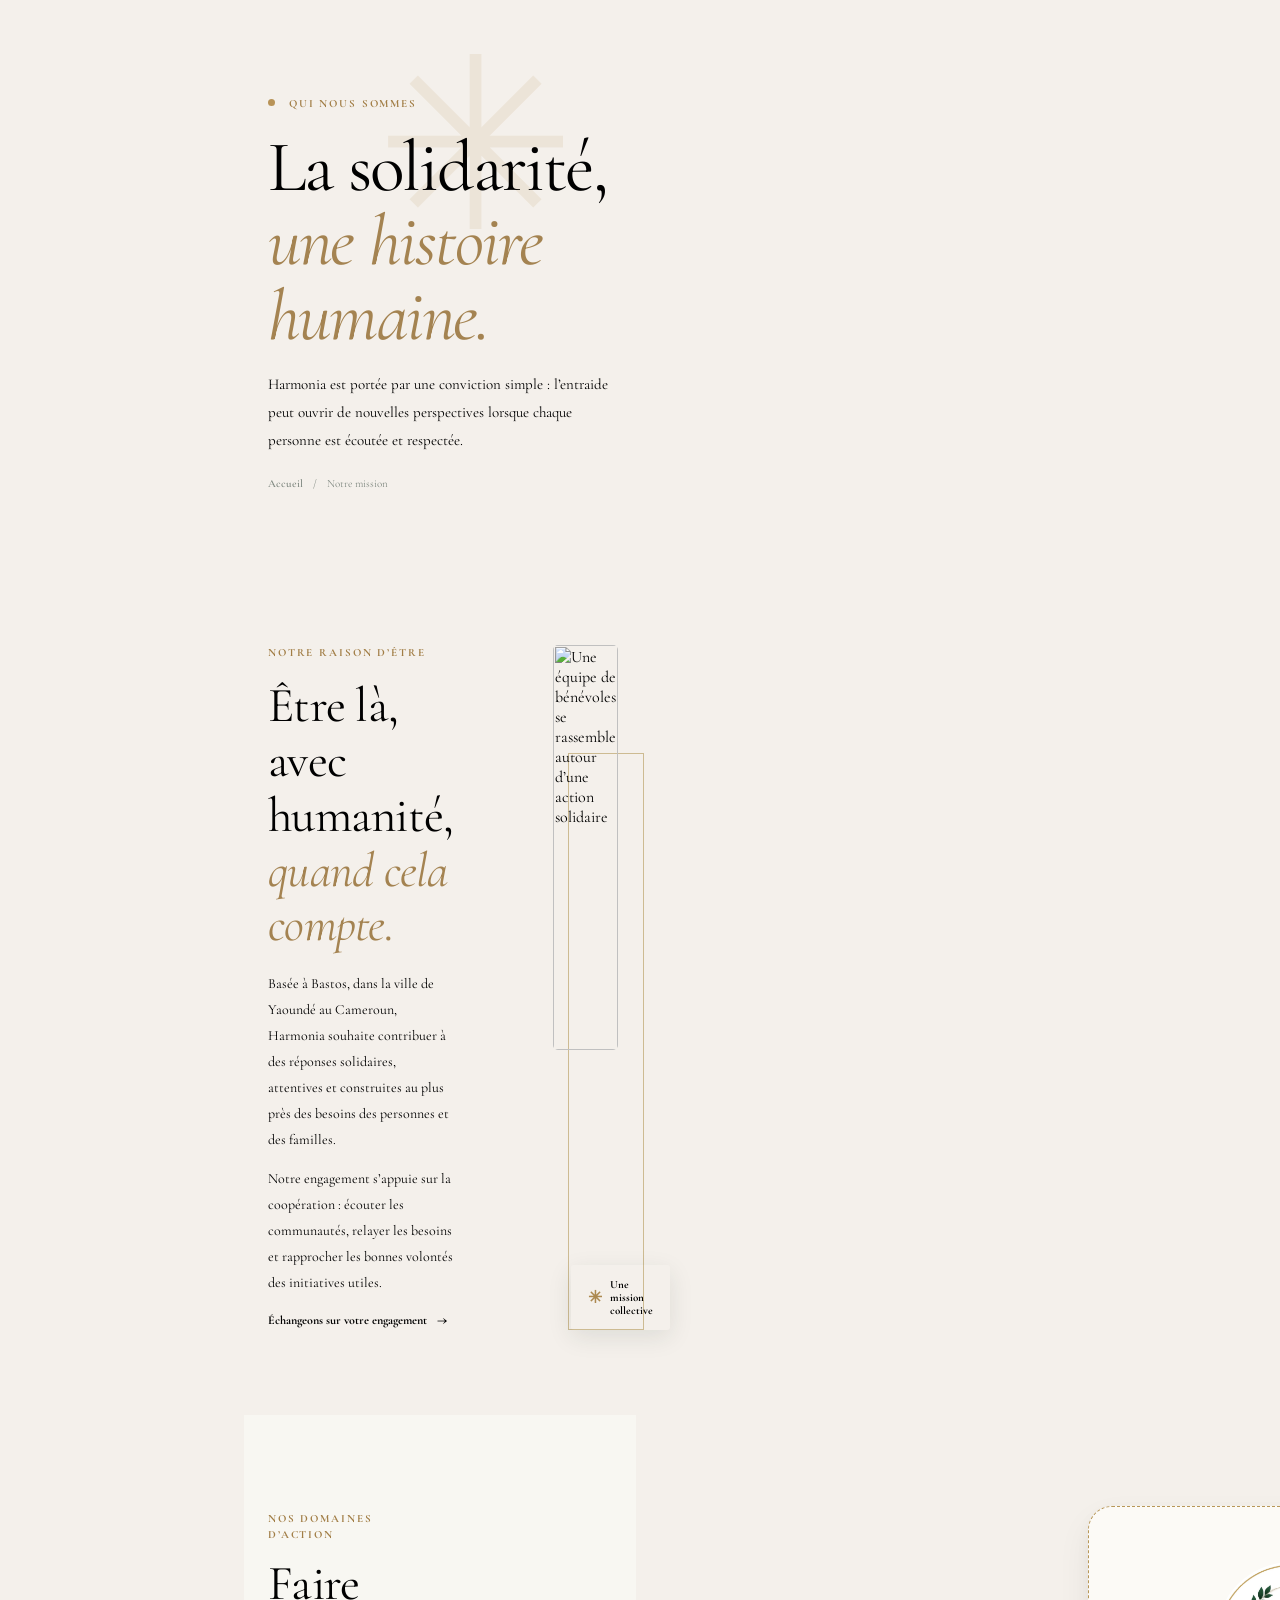
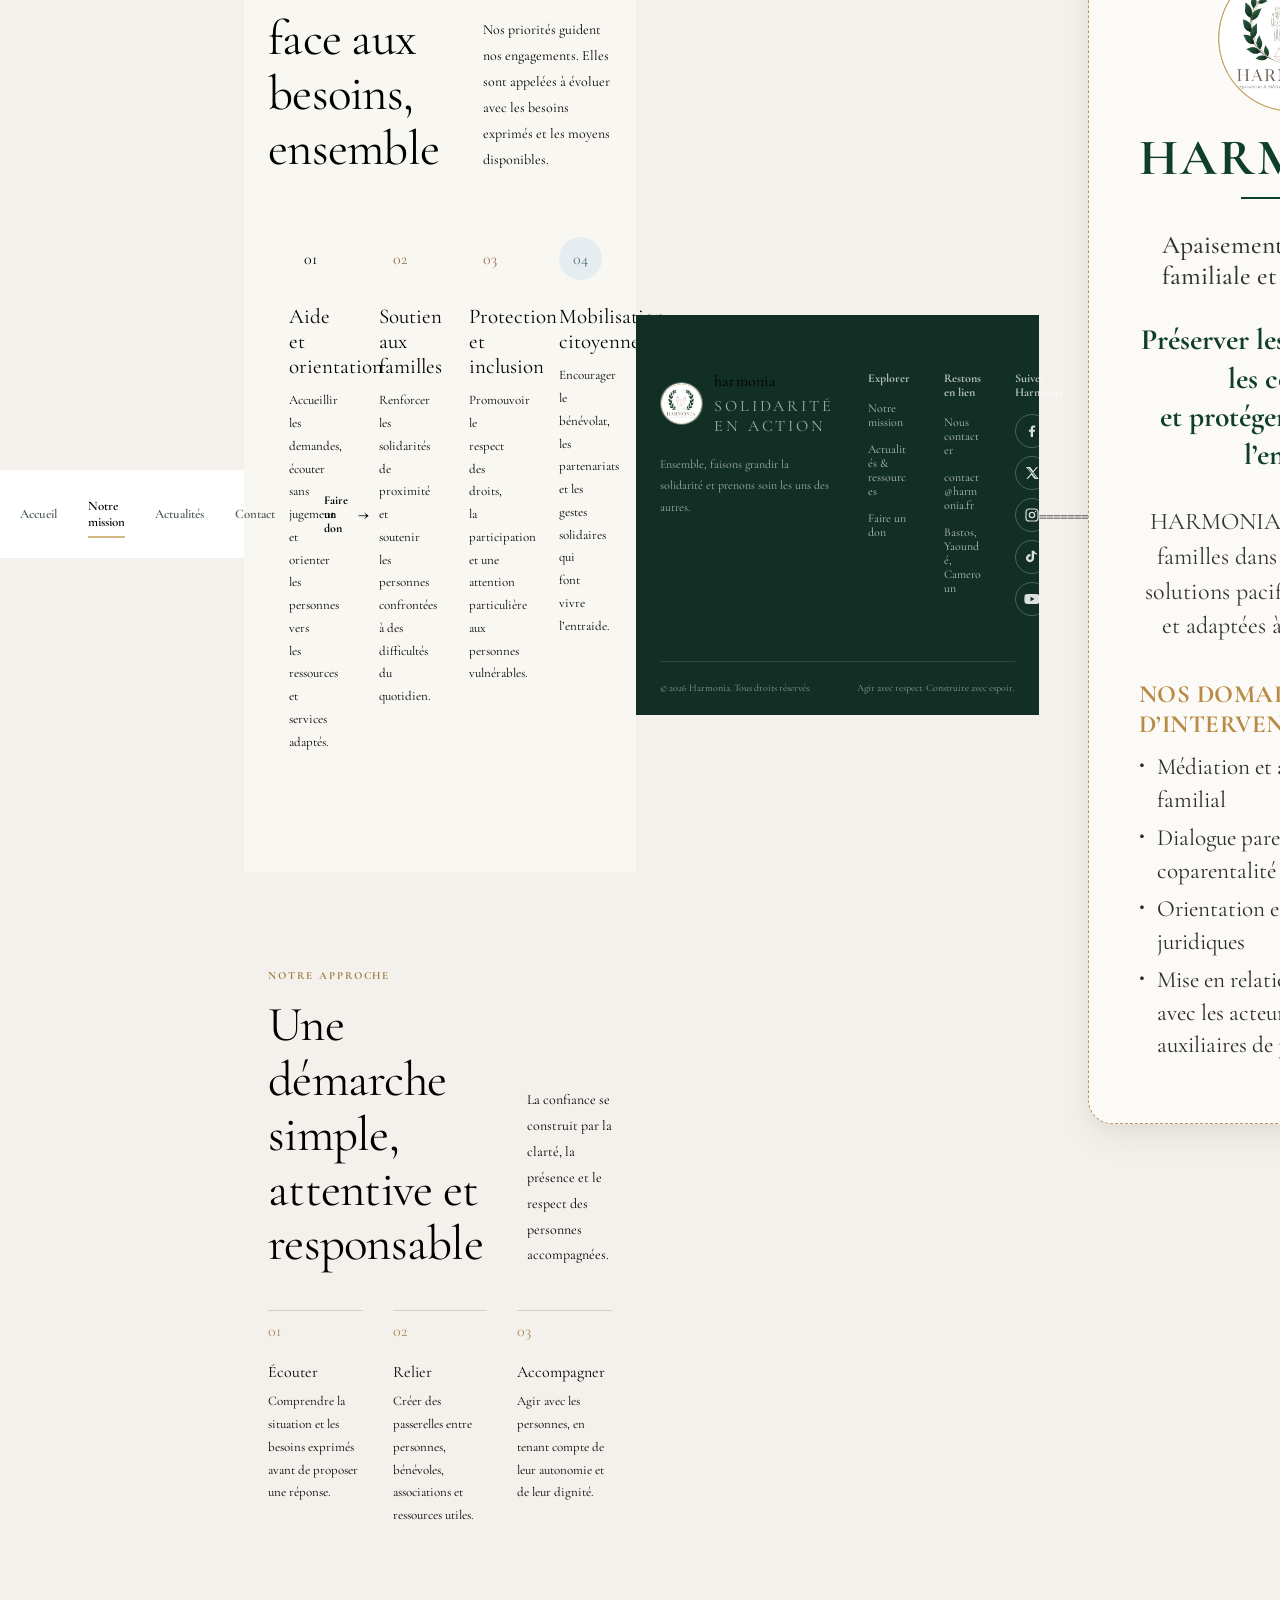
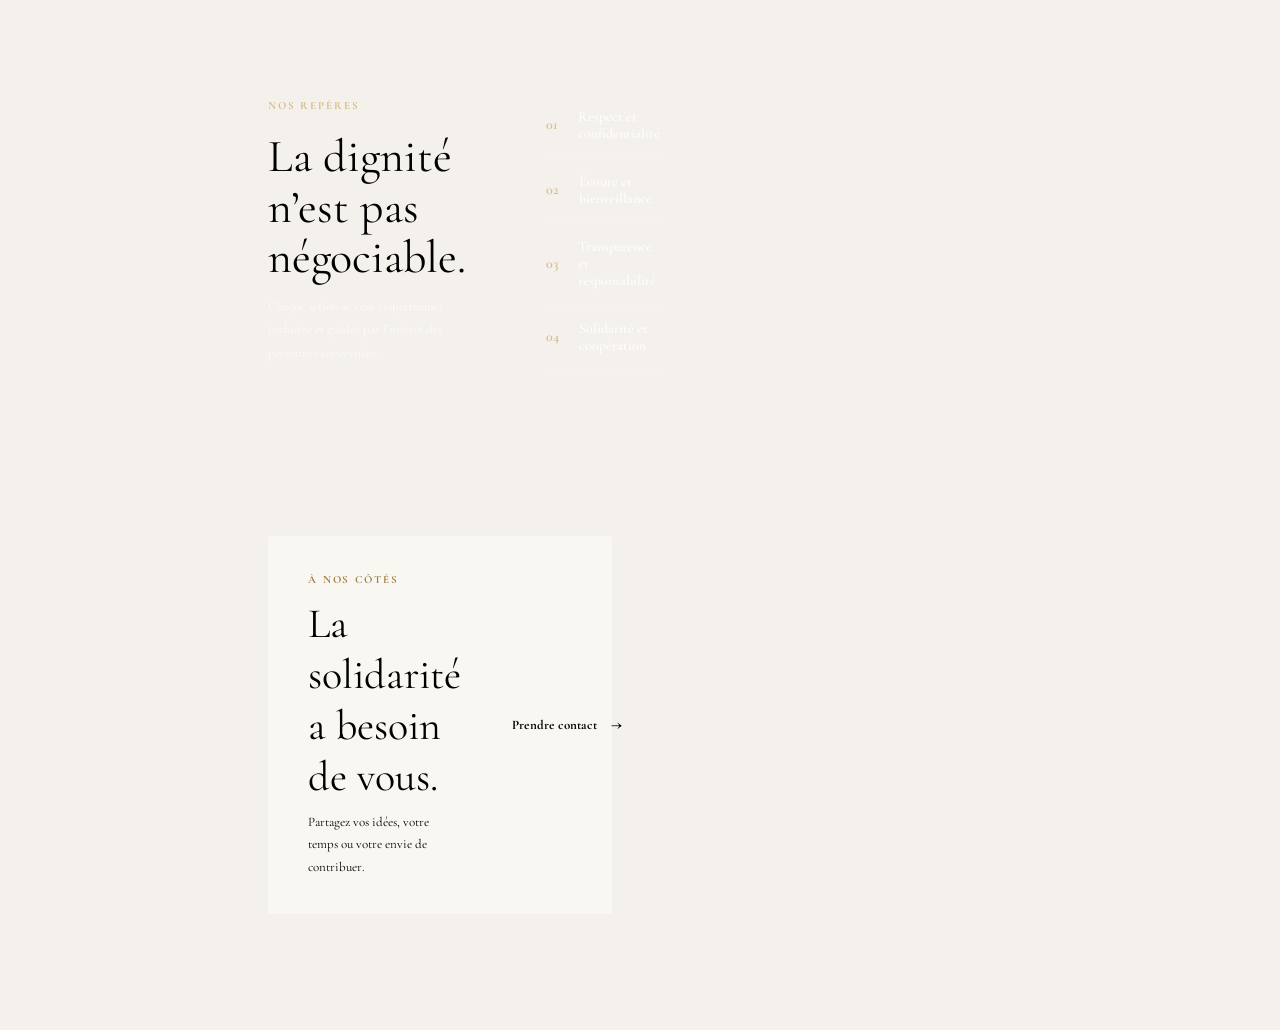
==== commit 2ba8511a: "Update files of harmonia" ====
--- a/a propose.html
+++ b/a propose.html
@@ -1,3 +1,4 @@
+<<<<<<< HEAD
 <!doctype html>
 <html lang="fr">
 <head>
@@ -48,3 +49,217 @@
   </div></div></div><div class="container footer-bottom"><span>© <span data-year>2026</span> Harmonia. Tous droits réservés.</span><span>Agir avec respect. Construire avec espoir.</span></div></footer>
 </body>
 </html>
+=======
+<!DOCTYPE html>
+<html lang="fr">
+
+<head>
+    <meta charset="UTF-8">
+    <meta name="viewport" content="width=device-width, initial-scale=1.0">
+    <title>À propos - HARMONIA</title>
+
+    <!-- Google Fonts for elegant typography -->
+    <link rel="preconnect" href="https://fonts.googleapis.com">
+    <link rel="preconnect" href="https://fonts.gstatic.com" crossorigin>
+    <link href="https://fonts.googleapis.com/css2?family=Cormorant+Garamond:wght@400;500;600;700&family=Montserrat:wght@400;500;600;700&display=swap" rel="stylesheet">
+
+    <style>
+        /* RESET & GLOBALS */
+        
+        * {
+            box-sizing: border-box;
+            margin: 0;
+            padding: 0;
+        }
+        
+        body {
+            min-height: 100vh;
+            display: flex;
+            justify-content: center;
+            align-items: center;
+            background-color: #f4f0eb;
+            font-family: 'Cormorant Garamond', serif;
+            padding: 20px;
+        }
+        /* CARD CONTAINER */
+        
+        .card-wrapper {
+            width: 100%;
+            max-width: 680px;
+            margin: auto;
+        }
+        
+        .card {
+            background-color: #fcfaf6;
+            border-radius: 24px;
+            border: 1px dashed #b89758;
+            box-shadow: 0 15px 35px rgba(0, 0, 0, 0.06), 0 5px 15px rgba(0, 0, 0, 0.03);
+            padding: clamp(30px, 6vw, 55px) clamp(20px, 6vw, 50px);
+            text-align: center;
+            position: relative;
+        }
+        /* LOGO EMBLEM */
+        
+        .logo-container {
+            width: clamp(110px, 20vw, 150px);
+            height: clamp(110px, 20vw, 150px);
+            margin: 0 auto 15px auto;
+            display: flex;
+            justify-content: center;
+            align-items: center;
+        }
+        
+        .logo-svg {
+            width: 100%;
+            height: 100%;
+        }
+        /* BRAND TITLE */
+        
+        .brand-title {
+            color: #0f3d2e;
+            font-family: 'Cormorant Garamond', serif;
+            font-size: clamp(2.2rem, 5vw, 3.2rem);
+            font-weight: 700;
+            letter-spacing: 2px;
+            text-transform: uppercase;
+            margin-bottom: 8px;
+        }
+        
+        .brand-underline {
+            width: 100px;
+            height: 2px;
+            background-color: #0f3d2e;
+            margin: 0 auto clamp(20px, 4vw, 30px) auto;
+        }
+        /* SUBTITLE */
+        
+        .subtitle {
+            color: #333333;
+            font-family: 'Cormorant Garamond', serif;
+            font-size: clamp(1.2rem, 2.8vw, 1.6rem);
+            font-weight: 500;
+            margin-bottom: clamp(20px, 4vw, 30px);
+        }
+        /* SLOGAN / HIGHLIGHT TEXT */
+        
+        .slogan {
+            color: #0f3d2e;
+            font-family: 'Cormorant Garamond', serif;
+            font-size: clamp(1.35rem, 3.2vw, 1.85rem);
+            font-weight: 700;
+            line-height: 1.3;
+            margin-bottom: clamp(20px, 4vw, 30px);
+        }
+        /* DESCRIPTION PARAGRAPH */
+        
+        .description {
+            color: #333333;
+            font-family: 'Cormorant Garamond', serif;
+            font-size: clamp(1.15rem, 2.6vw, 1.5rem);
+            line-height: 1.45;
+            max-width: 540px;
+            margin: 0 auto clamp(25px, 5vw, 35px) auto;
+        }
+        /* DOMAINES D'INTERVENTION SECTION */
+        
+        .domains-section {
+            text-align: left;
+            max-width: 540px;
+            margin: 0 auto;
+        }
+        
+        .domains-heading {
+            color: #b88a44;
+            font-family: 'Cormorant Garamond', serif;
+            font-size: clamp(1.2rem, 2.8vw, 1.55rem);
+            font-weight: 700;
+            text-transform: uppercase;
+            letter-spacing: 0.5px;
+            margin-bottom: 12px;
+        }
+        
+        .domains-list {
+            list-style-type: none;
+            padding-left: 0;
+        }
+        
+        .domains-list li {
+            color: #2b2b2b;
+            font-family: 'Cormorant Garamond', serif;
+            font-size: clamp(1.1rem, 2.5vw, 1.45rem);
+            line-height: 1.4;
+            margin-bottom: 6px;
+            position: relative;
+            padding-left: 18px;
+        }
+        
+        .domains-list li::before {
+            content: "•";
+            position: absolute;
+            left: 0;
+            color: #2b2b2b;
+            font-size: 1.2rem;
+        }
+        /* RESPONSIVE ADJUSTMENTS */
+        
+        @media (max-width: 480px) {
+            body {
+                padding: 10px;
+            }
+            .card {
+                border-radius: 16px;
+            }
+            .domains-list li {
+                padding-left: 14px;
+            }
+        }
+    </style>
+</head>
+
+<body>
+
+    <div class="card-wrapper">
+        <div class="card">
+
+            <!-- LOGO EMBLEM (Identical vector recreate) -->
+            <div class="logo-container">
+                <img src="1.jpg" alt="HARMONIA Logo" style="width: 100%; height: 100%; object-fit: cover; border-radius: 50%;">
+            </div>
+
+            <!-- MAIN HEADER -->
+            <h1 class="brand-title">HARMONIA</h1>
+            <div class="brand-underline"></div>
+
+            <!-- SUBTITLE -->
+            <div class="subtitle">
+                Apaisement & Médiation familiale et matrimoniale
+            </div>
+
+            <!-- SLOGAN / HIGHLIGHT -->
+            <div class="slogan">
+                Préserver les liens, apaiser les conflits<br> et protéger l’intérêt de l’enfant.
+            </div>
+
+            <!-- DESCRIPTION PARAGRAPH -->
+            <div class="description">
+                HARMONIA accompagne les familles dans la recherche de solutions pacifiques, équitables et adaptées à leur situation.
+            </div>
+
+            <!-- NOS DOMAINES D'INTERVENTION SECTION -->
+            <div class="domains-section">
+                <h2 class="domains-heading">NOS DOMAINES D’INTERVENTION</h2>
+                <ul class="domains-list">
+                    <li>Médiation et arrangement familial</li>
+                    <li>Dialogue parental et coparentalité</li>
+                    <li>Orientation et facilitation juridiques</li>
+                    <li>Mise en relation, si nécessaire, avec les acteurs judiciaires et auxiliaires de justice</li>
+                </ul>
+            </div>
+
+        </div>
+    </div>
+
+</body>
+
+</html>
+>>>>>>> c704329dd2fd5f30a9733bed8e4e0a951c9595b2
--- a/style.css
+++ b/style.css
@@ -1,3 +1,4 @@
+<<<<<<< HEAD
 @import url('https://fonts.googleapis.com/css2?family=DM+Sans:wght@400;500;600;700&family=DM+Serif+Display:ital@0;1&display=swap');
 
 :root {
@@ -319,3 +320,413 @@
 @media (prefers-reduced-motion: reduce) {
   *, *::before, *::after { scroll-behavior: auto !important; transition-duration: .01ms !important; animation-duration: .01ms !important; animation-iteration-count: 1 !important; }
 }
+=======
+* {
+    margin: 0;
+    padding: 0;
+    box-sizing: border-box;
+}
+
+body {
+    font-family: Arial, sans-serif;
+    background-color: #fcf9f2;
+}
+
+.main {
+    width: 100%;
+    height: 100vh;
+    /* Contains the floated navbar so the heading's top margin can't push the whole section down */
+    display: flow-root;
+    background: linear-gradient(to top, rgba(0, 0, 0, 0.5)50%, rgba(0, 0, 0, 0.5)50%), url('1.jpg');
+    background-position: center;
+    background-size: cover;
+    background-repeat: no-repeat;
+    position: relative;
+}
+
+
+/* Navbar Layout */
+
+    
+.navbar {
+    width:auto;
+    float:left;
+    height: 70px;
+}
+
+.icon {
+    width: 200px;
+    float: left;
+    height: 70px;
+}
+
+.logo {
+    color: #ffffff;
+    font-size: 35px;
+    font-family: 'Times New Roman', serif;
+    padding-left: 20px;
+    padding-top: 10px;
+    float: left;
+}
+
+.menu {
+    width: 400px;
+    float: left;
+    height: 70px;
+}
+
+.menu ul {
+    list-style: none;
+    display: flex;
+    justify-content: center;
+    align-items: center;
+    height: 100%;
+}
+
+.menu ul li {
+    margin-left: 20px;
+    margin-top: 27px;
+    font-size: 14px;
+}
+
+.menu ul li a {
+    text-decoration: none;
+    color: #ffffff;
+    font-family: Arial, sans-serif;
+    font-weight: bold;
+    transition: 0.4s ease-in-out;
+}
+
+.menu ul li a:hover {
+    color: #000;
+}
+
+.search {
+    width: 330px;
+    float: left;
+    margin-left: 30px;
+}
+
+.srch {
+    font-family: 'Times New Roman', Times, serif;
+    width: 180px;
+    height: 40px;
+    background: transparent;
+    border: 1px solid #ffffff;
+    color: #ffffff;
+    font-size: 16px;
+    float: left;
+    padding: 10px;
+    border-top-left-radius: 5px;
+    border-bottom-left-radius: 5px;
+    margin-top: 13px;
+}
+
+.srch::placeholder {
+    color: #e0e0e0;
+}
+
+.btn {
+    width: 90px;
+    height: 40px;
+    background: #114232;
+    border: 2px solid #114232;
+    color: #ffffff;
+    font-size: 14px;
+    border-top-right-radius: 5px;
+    border-bottom-right-radius: 5px;
+    cursor: pointer;
+    margin-top: 13px;
+    transition: 0.3s ease;
+}
+
+.btn:hover {
+    background: #ffffff;
+    color: #114232;
+}
+
+.btn:focus,
+.srch:focus {
+    outline: none;
+}
+
+
+/* Language Switcher Styling */
+
+.lang-switch {
+    margin-left: 20px;
+    margin-top: 13px;
+}
+
+#langBtn {
+    background: transparent;
+    border: 2px solid #ffffff;
+    color: #ffffff;
+    font-weight: bold;
+    padding: 8px 12px;
+    border-radius: 5px;
+    cursor: pointer;
+    transition: 0.3s ease;
+}
+
+#langBtn:hover {
+    background: #ffffff;
+    color: #114232;
+}
+
+
+/* Content Section Layout */
+
+.content {
+    width: 1200px;
+    height: auto;
+    margin: auto;
+    color: #ffffff;
+    position: relative;
+}
+
+.content h1 {
+    font-family: 'Times New Roman', serif;
+    font-size: 50px;
+    padding-left: 20px;
+    margin-top: 9%;
+    letter-spacing: 2px;
+}
+
+.content h1 span {
+    color: #a3c1ad;
+    font-size: 60px;
+}
+
+.content .par {
+    padding-left: 20px;
+    padding-bottom: 25px;
+    font-family: Arial, sans-serif;
+    letter-spacing: 1.2px;
+    line-height: 30px;
+    max-width: 600px;
+}
+
+.content .cn {
+    width: 160px;
+    height: 40px;
+    background: #114232;
+    border: none;
+    margin-bottom: 10px;
+    margin-left: 20px;
+    font-size: 18px;
+    border-radius: 10px;
+    cursor: pointer;
+    transition: 0.4s ease;
+}
+
+.content .cn a {
+    text-decoration: none;
+    color: #ffffff;
+    transition: 0.3s ease;
+}
+
+.content .cn:hover {
+    background: #ffffff;
+}
+
+.content .cn:hover a {
+    color: #114232;
+}
+
+
+/* Absolute Login Form Box */
+
+.form {
+    width: 250px;
+    height: 420px;
+    background: linear-gradient(to top, rgba(17, 66, 50, 0.9), rgba(17, 66, 50, 0.9));
+    position: absolute;
+    top: -20px;
+    left: 870px;
+    border-radius: 10px;
+    padding: 25px;
+}
+
+.form h2 {
+    width: 200px;
+    font-family: sans-serif;
+    text-align: center;
+    color: #114232;
+    font-size: 20px;
+    background-color: #ffffff;
+    border-radius: 10px;
+    margin: 2px;
+    padding: 8px;
+}
+
+.form input {
+    width: 200px;
+    height: 35px;
+    background: transparent;
+    border-bottom: 1px solid #ffffff;
+    border-top: none;
+    border-right: none;
+    border-left: none;
+    color: #ffffff;
+    font-size: 15px;
+    letter-spacing: 1px;
+    margin-top: 30px;
+    font-family: sans-serif;
+}
+
+.form input:focus {
+    outline: none;
+}
+
+.form input::placeholder {
+    color: #ffffff;
+    font-family: Arial, sans-serif;
+}
+
+.btnn {
+    width: 200px;
+    height: 40px;
+    background: #ffffff;
+    border: none;
+    margin-top: 30px;
+    font-size: 18px;
+    border-radius: 10px;
+    cursor: pointer;
+    transition: 0.4s ease;
+}
+
+.btnn a {
+    text-decoration: none;
+    color: #114232;
+    font-weight: bold;
+}
+
+.btnn:hover {
+    background: #a3c1ad;
+}
+
+.form .link {
+    font-family: Arial, sans-serif;
+    font-size: 14px;
+    padding-top: 15px;
+    text-align: center;
+}
+
+.form .link a {
+    text-decoration: none;
+    color: #a3c1ad;
+    font-weight: bold;
+}
+
+.liw {
+    padding-top: 10px;
+    padding-bottom: 5px;
+    text-align: center;
+    font-size: 14px;
+}
+
+.icons {
+    display: flex;
+    justify-content: center;
+}
+
+.icons ion-icon {
+    color: #ffffff;
+    font-size: 28px;
+    padding-left: 10px;
+    padding-top: 5px;
+    transition: 0.3s ease;
+}
+
+.icons ion-icon:hover {
+    color: #a3c1ad;
+}
+
+
+/* ================= RESPONSIVE DESIGN ================= */
+
+@media screen and (max-width: 1024px) {
+    .main {
+        height: auto;
+        min-height: 100vh;
+        padding-bottom: 50px;
+    }
+    .navbar {
+        width: 100%;
+        display: flex;
+        flex-direction: column;
+        align-items: center;
+        height: auto;
+        padding-bottom: 20px;
+    }
+    .icon,
+    .menu,
+    .search,
+    .lang-switch {
+        float: none;
+        width: 100%;
+        display: flex;
+        justify-content: center;
+        margin: 5px 0;
+    }
+    .search {
+        margin-left: 0;
+    }
+    .content {
+        width: 100%;
+        display: flex;
+        flex-direction: column;
+        align-items: center;
+        text-align: center;
+        padding: 20px;
+    }
+    .content h1,
+    .content .par,
+    .content .cn {
+        padding-left: 0;
+        margin-left: 0;
+    }
+    .form {
+        position: static;
+        margin-top: 30px;
+        width: 280px;
+        height: auto;
+    }
+    .form h2,
+    .form input,
+    .btnn {
+        width: 100%;
+    }
+}
+
+@media screen and (max-width: 600px) {
+    .logo {
+        font-size: 28px;
+        padding-left: 0;
+    }
+    .menu ul li {
+        margin-left: 10px;
+        margin-top: 10px;
+    }
+    .srch {
+        width: 150px;
+    }
+    .content h1 {
+        font-size: 32px;
+        margin-top: 20px;
+    }
+    .content h1 span {
+        font-size: 38px;
+    }
+    .content .par {
+        font-size: 14px;
+        padding: 0 10px;
+    }
+    .form {
+        width: 90%;
+        max-width: 300px;
+        padding: 20px;
+    }
+}
+>>>>>>> c704329dd2fd5f30a9733bed8e4e0a951c9595b2
